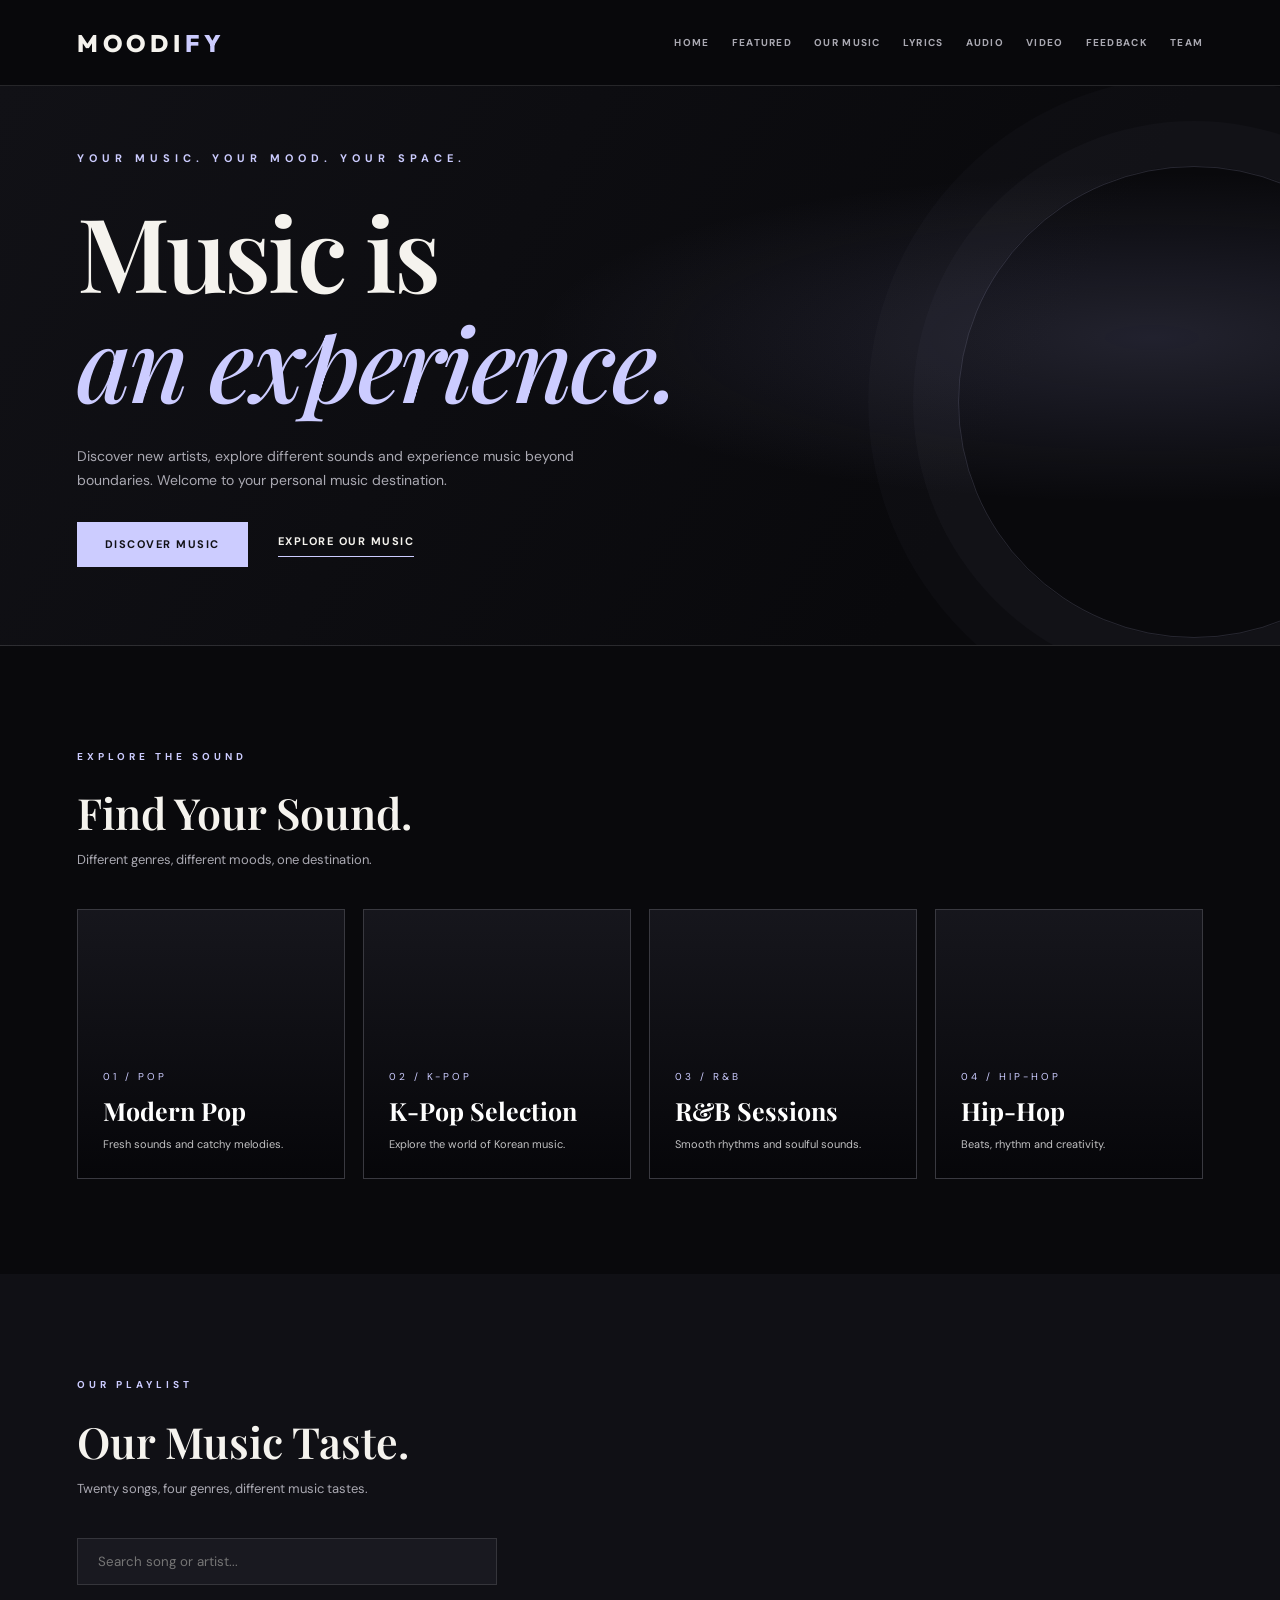
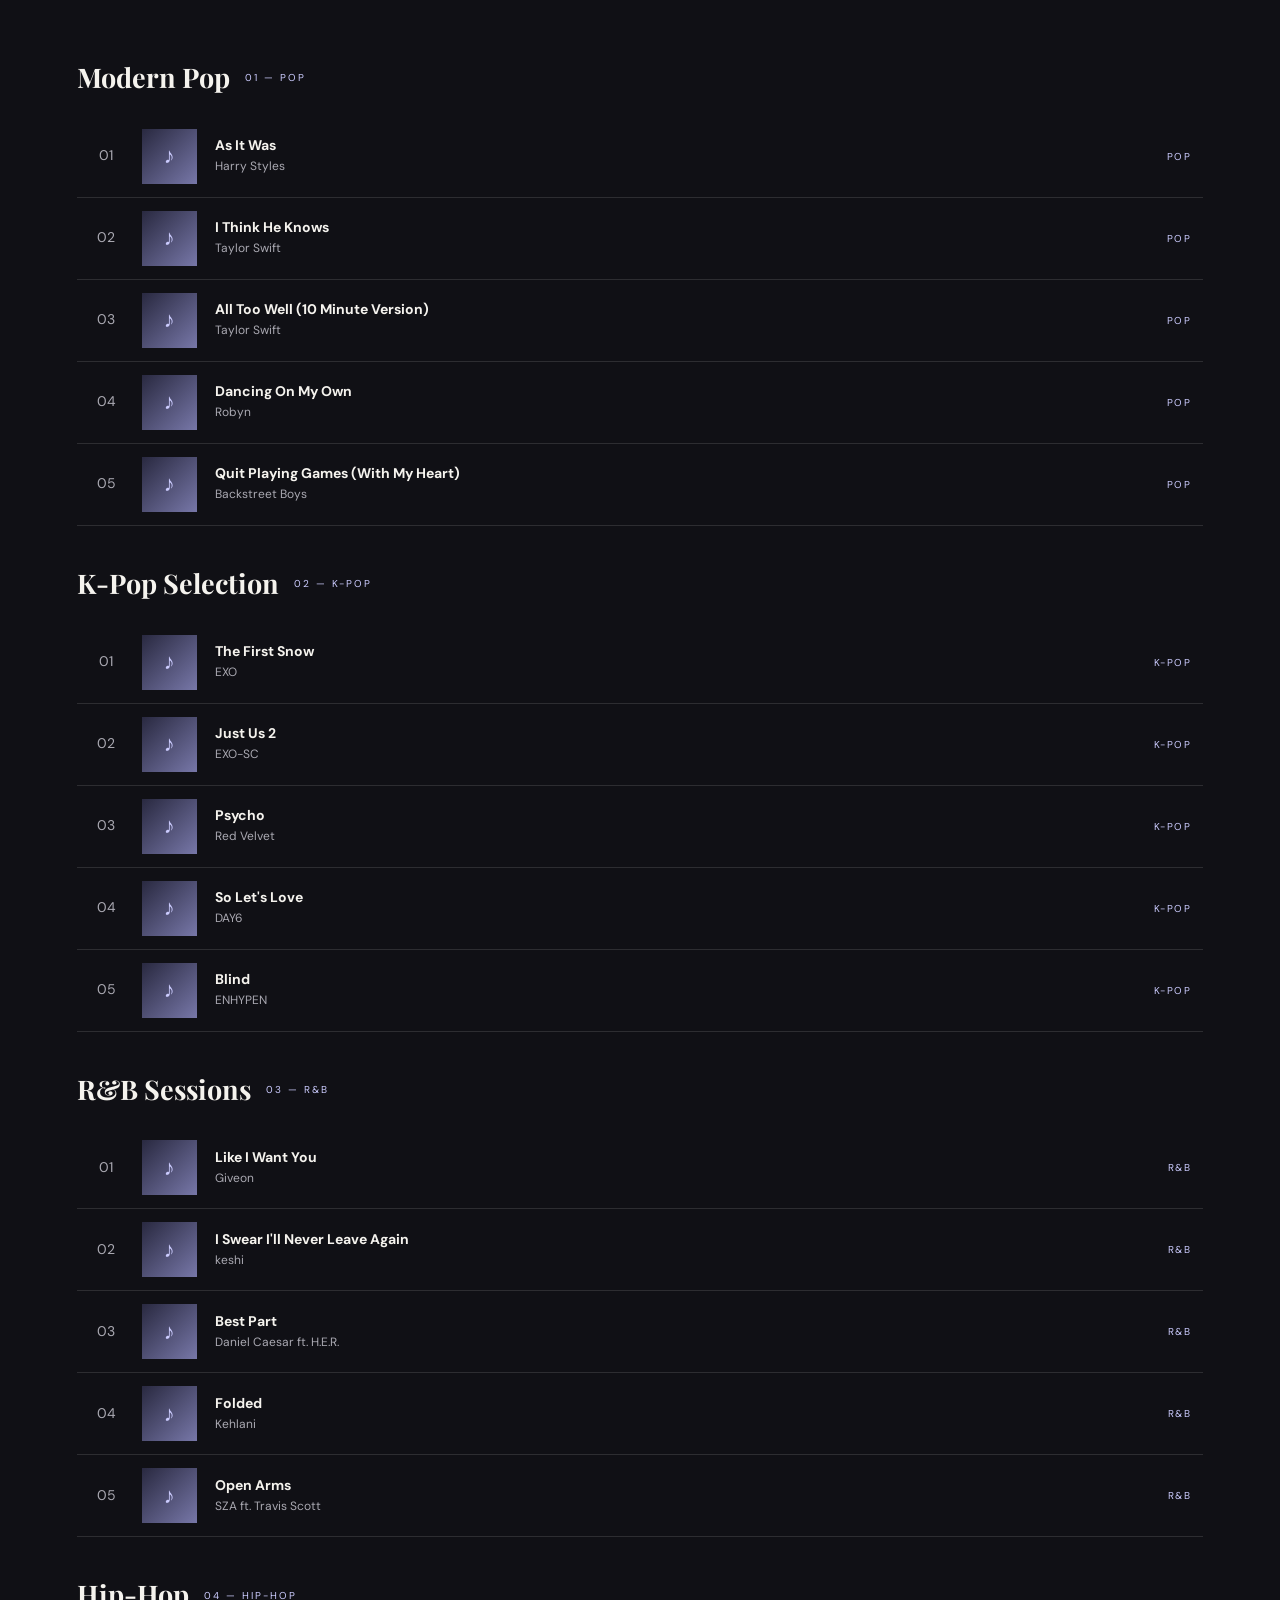
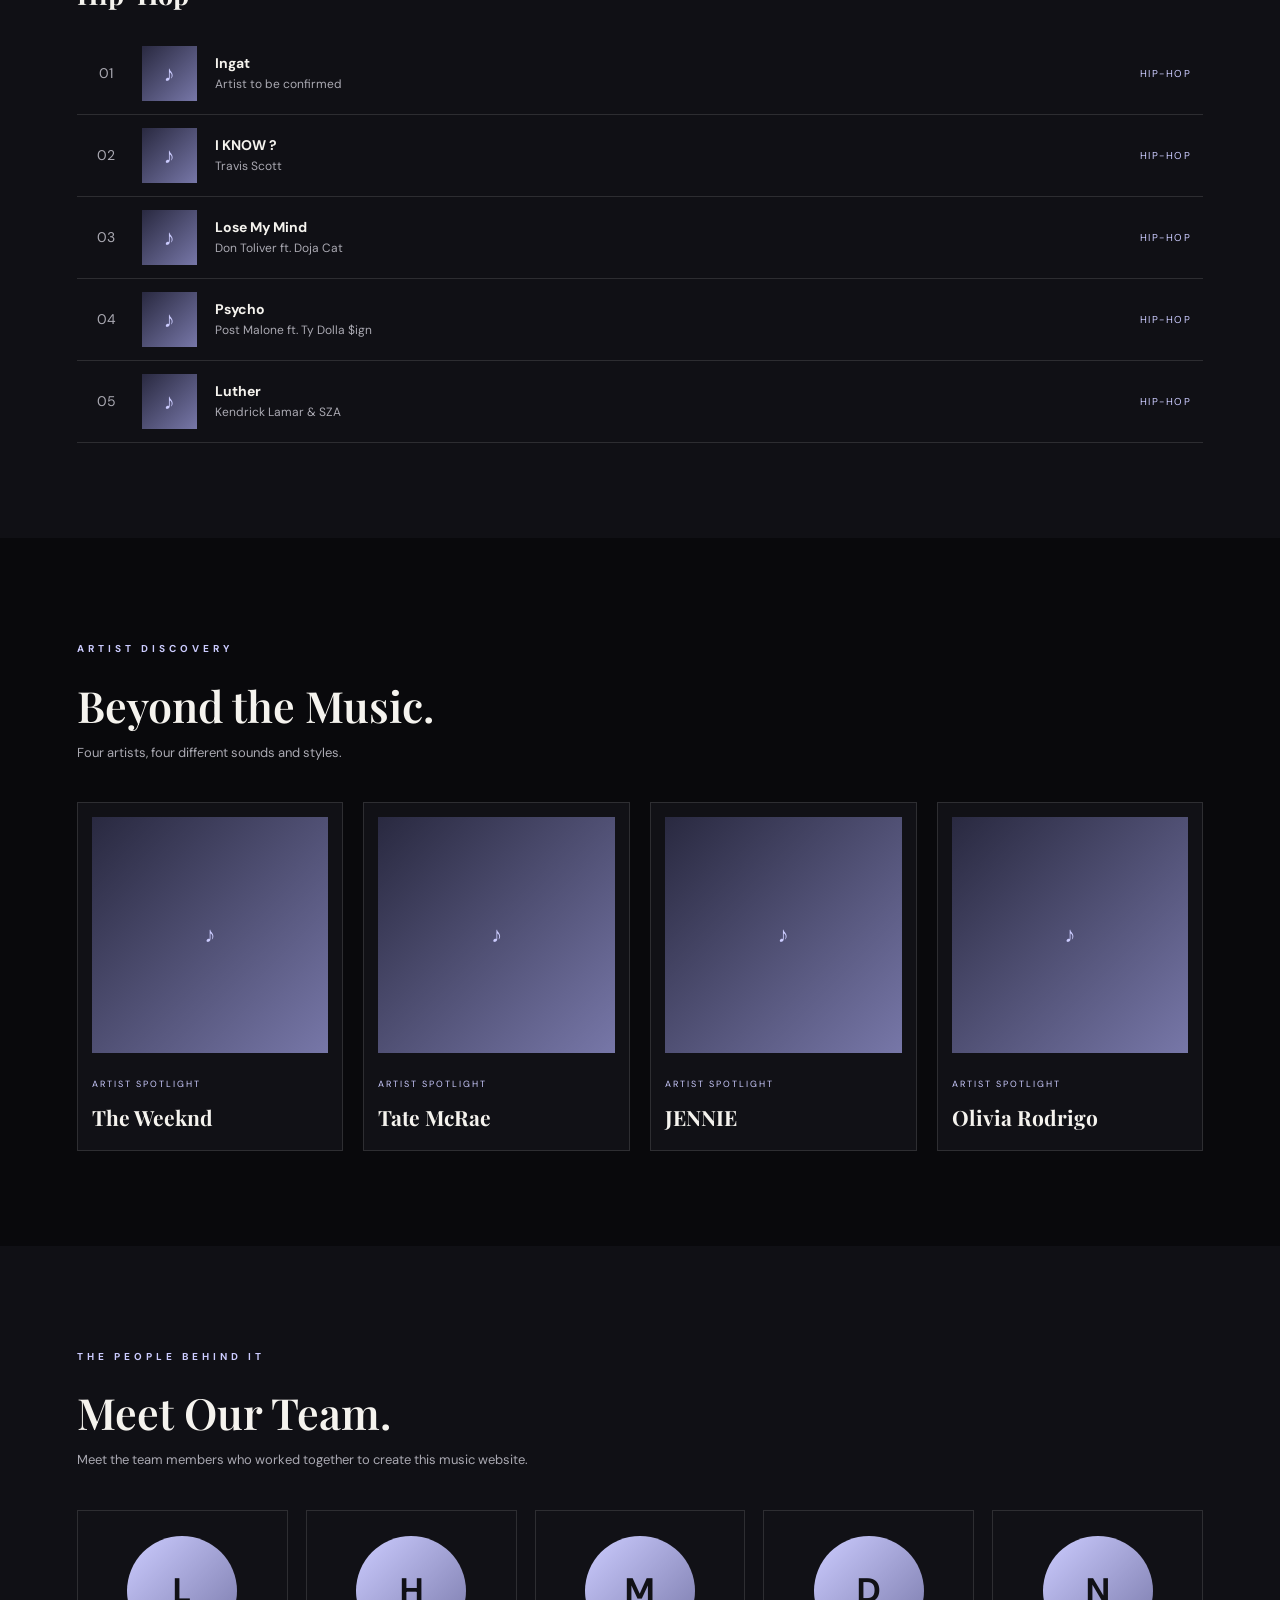
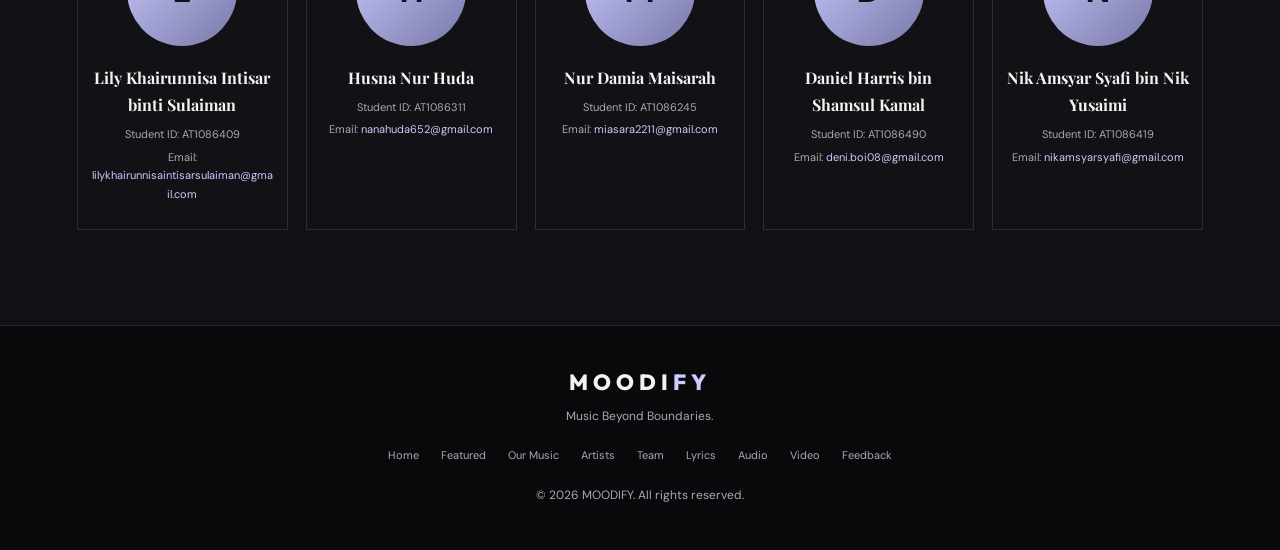
==== index.html @ 6b7cd816 "Enable per-track username comments in player" ====
<!DOCTYPE html>
<html lang="en">
<head>
<meta charset="UTF-8">
<meta name="viewport" content="width=device-width, initial-scale=1.0">

<title>MOODIFY - Music Beyond Boundaries</title>

<link href="https://fonts.googleapis.com/css2?family=DM+Sans:wght@400;500;600;700&family=Playfair+Display:ital,wght@0,500;0,600;0,700;1,500;1,600&family=Outfit:wght@800&display=swap" rel="stylesheet">

<style>
:root {
    --black: #09090c;
    --panel: #111116;
    --surface: #191920;
    --lavender: #ccccff;
    --white: #f5f3ee;
    --grey: #aaa9b2;
    --border: rgba(255,255,255,0.12);
}

* {
    margin: 0;
    padding: 0;
    box-sizing: border-box;
    scroll-behavior: smooth;
}

body {
    background: var(--black);
    color: var(--white);
    font-family: 'DM Sans', sans-serif;
    line-height: 1.7;
}

a {
    text-decoration: none;
    color: inherit;
}

.container {
    width: 88%;
    max-width: 1250px;
    margin: auto;
}

/* NAVIGATION */

header {
    background: rgba(9,9,12,0.96);
    border-bottom: 1px solid var(--border);
    position: sticky;
    top: 0;
    z-index: 100;
    backdrop-filter: blur(15px);
}

nav {
    min-height: 85px;
    display: flex;
    align-items: center;
    justify-content: space-between;
    gap: 25px;
}

.logo {
    font-size: 23px;
    font-weight: 700;
    letter-spacing: 5px;
    white-space: nowrap;
}

.logo span,
footer h2 span {
    color: var(--lavender);
}

.nav-links {
    display: flex;
    align-items: center;
    gap: 22px;
    flex-wrap: wrap;
}

.nav-links a {
    font-size: 10px;
    font-weight: 700;
    letter-spacing: 1.3px;
    color: var(--grey);
    transition: 0.3s;
}

.nav-links a:hover {
    color: var(--lavender);
}

/* HERO */

.hero {
    min-height: 560px;
    padding: 0;
    display: flex;
    align-items: flex-start;
    position: relative;
    overflow: hidden;
    background:
        radial-gradient(ellipse at 90% 45%, rgba(145,145,200,0.18), transparent 38%),
        linear-gradient(120deg, #111116, #09090c 75%);
    border-bottom: 1px solid var(--border);
}

.hero::after {
    content: "";
    position: absolute;
    right: -150px;
    top: 80px;
    width: 470px;
    height: 470px;
    border: 1px solid rgba(204,204,255,0.15);
    border-radius: 50%;
    box-shadow:
        0 0 0 45px rgba(204,204,255,0.025),
        0 0 0 90px rgba(204,204,255,0.02);
}

.hero-content {
    max-width: 850px;
    padding: 55px 0 70px;
    position: relative;
    z-index: 2;
}

.hero-tag {
    color: var(--lavender);
    letter-spacing: 5px;
    font-size: 11px;
    font-weight: 700;
}

.hero h1 {
    font-family: 'Playfair Display', serif;
    font-size: clamp(55px, 8vw, 105px);
    line-height: 1.08;
    font-weight: 600;
    letter-spacing: -3px;
    margin: 28px 0;
}

.hero h1 span {
    display: block;
    color: var(--lavender);
    font-style: italic;
    font-weight: 500;
}

.hero p {
    color: var(--grey);
    max-width: 550px;
    font-size: 14px;
    margin-bottom: 30px;
}

.hero-buttons {
    display: flex;
    align-items: center;
    gap: 30px;
    flex-wrap: wrap;
}

.main-btn {
    display: inline-block;
    padding: 13px 28px;
    background: var(--lavender);
    color: #111116;
    font-size: 11px;
    font-weight: 700;
    letter-spacing: 1.5px;
    transition: 0.3s;
}

.main-btn:hover {
    background: white;
    transform: translateY(-3px);
}

.text-btn {
    color: var(--white);
    font-size: 11px;
    font-weight: 700;
    letter-spacing: 1.5px;
    border-bottom: 1px solid var(--lavender);
    padding-bottom: 5px;
}

/* GENERAL SECTIONS */

section {
    padding: 95px 0;
}

.section-heading {
    margin-bottom: 38px;
}

.section-heading small {
    color: var(--lavender);
    font-size: 10px;
    font-weight: 700;
    letter-spacing: 4px;
    text-transform: uppercase;
}

.section-heading h2 {
    font-family: 'Playfair Display', serif;
    font-size: 43px;
    font-weight: 600;
    margin-top: 8px;
}

.section-heading p {
    color: var(--grey);
    font-size: 13px;
}

/* FEATURED GENRES - CINEMATIC IMAGE CARDS */

.genre-grid {
    display: grid;
    grid-template-columns: repeat(4, 1fr);
    gap: 18px;
}

.genre-card {
    min-height: 270px;
    padding: 25px;
    position: relative;
    overflow: hidden;
    isolation: isolate;
    display: flex;
    flex-direction: column;
    justify-content: flex-end;
    border: 1px solid rgba(255,255,255,0.14);
    background-color: #191920;
    background-size: cover;
    background-position: center;
    transition: 0.4s ease;
}

.genre-card::before {
    content: "";
    position: absolute;
    inset: 0;
    z-index: -1;
    background: linear-gradient(
        to top,
        rgba(5,5,8,0.95) 0%,
        rgba(5,5,8,0.55) 48%,
        rgba(5,5,8,0.15) 100%
    );
    transition: 0.4s ease;
}

.genre-card:hover {
    transform: translateY(-7px);
    border-color: var(--lavender);
}

.genre-card:hover::before {
    background: linear-gradient(
        to top,
        rgba(5,5,8,0.98),
        rgba(5,5,8,0.45)
    );
}

.genre-card:hover .genre-content {
    transform: translateY(-5px);
}

.genre-content {
    position: relative;
    z-index: 2;
    transition: 0.4s ease;
}

.genre-number {
    display: block;
    color: var(--lavender);
    font-size: 10px;
    letter-spacing: 3px;
    margin-bottom: 10px;
}

.genre-card h3 {
    font-family: 'Playfair Display', serif;
    font-size: 25px;
    line-height: 1.3;
    margin-bottom: 7px;
    color: white;
}

.genre-card p {
    color: rgba(255,255,255,0.75);
    font-size: 11px;
}

/* Individual genre backgrounds */

.pop-card {
    background-image: url("https://images.unsplash.com/photo-1492684223066-81342ee5ff30?auto=format&fit=crop&w=900&q=85");
}

.kpop-card {
    background-image: url("https://images.unsplash.com/photo-1501386761578-eac5c94b800a?auto=format&fit=crop&w=900&q=85");
}

.rnb-card {
    background-image: url("https://images.unsplash.com/photo-1516280440614-37939bbacd81?auto=format&fit=crop&w=900&q=85");
}

.hiphop-card {
    background-image: url("https://images.unsplash.com/photo-1519608487953-e999c86e7455?auto=format&fit=crop&w=900&q=85");
}

/* OUR MUSIC TASTE */

.songs-section {
    background: #101015;
}

.search-box {
    width: 100%;
    max-width: 420px;
    padding: 14px 20px;
    margin-bottom: 35px;
    background: var(--surface);
    border: 1px solid var(--border);
    color: white;
    outline: none;
    font-family: 'DM Sans', sans-serif;
}

.search-box:focus {
    border-color: var(--lavender);
}

.genre-heading {
    display: flex;
    align-items: center;
    gap: 15px;
    margin: 35px 0 15px;
    scroll-margin-top: 120px;
}

.genre-heading h3 {
    font-family: 'Playfair Display', serif;
    font-size: 27px;
}

.genre-heading span {
    color: var(--lavender);
    font-size: 10px;
    letter-spacing: 2px;
}

.music-list {
    display: flex;
    flex-direction: column;
}

.music-row {
    display: grid;
    grid-template-columns: 35px 55px minmax(0, 1fr) 85px;
    align-items: center;
    gap: 18px;
    padding: 13px 12px;
    border-bottom: 1px solid var(--border);
    transition: 0.25s;
    cursor: pointer;
}

.music-row:hover {
    background: var(--surface);
}

.music-row:focus-visible {
    outline: 2px solid var(--lavender);
    outline-offset: -2px;
    background: var(--surface);
}

.song-number {
    color: var(--grey);
    font-size: 14px;
    text-align: center;
}

.album-cover {
    width: 55px;
    height: 55px;
    background: linear-gradient(135deg, #292940, #7777a8);
    overflow: hidden;
}

.album-cover img {
    width: 100%;
    height: 100%;
    object-fit: cover;
    display: block;
}

.cover-placeholder {
    width: 100%;
    height: 100%;
    display: flex;
    align-items: center;
    justify-content: center;
    color: var(--lavender);
    font-size: 22px;
}

.song-details h4 {
    font-size: 14px;
    font-weight: 700;
    line-height: 1.5;
}

.song-details p {
    font-size: 12px;
    color: var(--grey);
}

.song-type {
    color: var(--lavender);
    font-size: 10px;
    letter-spacing: 1.5px;
    text-align: right;
}

/* ARTIST SPOTLIGHT */

.artist-section {
    background: var(--black);
}

.artist-grid {
    display: grid;
    grid-template-columns: repeat(4, 1fr);
    gap: 20px;
}

.artist-card {
    background: var(--panel);
    border: 1px solid var(--border);
    padding: 14px;
    transition: 0.3s;
}

.artist-card:hover {
    transform: translateY(-6px);
    border-color: var(--lavender);
}

.artist-image {
    aspect-ratio: 1 / 1;
    width: 100%;
    background: linear-gradient(135deg, #292940, #7777a8);
    overflow: hidden;
    margin-bottom: 15px;
}

.artist-image img {
    width: 100%;
    height: 100%;
    object-fit: cover;
}

.artist-card small {
    color: var(--lavender);
    font-size: 9px;
    letter-spacing: 2px;
}

.artist-card h3 {
    font-family: 'Playfair Display', serif;
    font-size: 21px;
    margin-top: 5px;
}

/* TEAM */

.team-section {
    background: #101015;
}

.team-grid {
    display: grid;
    grid-template-columns: repeat(5, 1fr);
    gap: 18px;
}

.team-card {
    background: var(--panel);
    border: 1px solid var(--border);
    padding: 25px 13px;
    text-align: center;
    transition: 0.3s;
}

.team-card:hover {
    transform: translateY(-6px);
    border-color: var(--lavender);
}

.team-photo {
    width: 110px;
    height: 110px;
    margin: 0 auto 18px;
    border-radius: 50%;
    overflow: hidden;
    background: linear-gradient(135deg, #ccccff, #7777a8);
    color: #111116;
    display: flex;
    align-items: center;
    justify-content: center;
    font-size: 34px;
    font-weight: 700;
}

.team-photo img {
    width: 100%;
    height: 100%;
    object-fit: cover;
}

.team-card h3 {
    font-family: 'Playfair Display', serif;
    font-size: 16px;
    margin-bottom: 7px;
}

.team-card p {
    color: var(--grey);
    font-size: 11px;
}

.team-card .team-email {
    margin-top: 4px;
    overflow-wrap: anywhere;
}

.team-card .team-email a {
    color: var(--lavender);
    text-decoration: none;
}

.team-card .team-email a:hover {
    text-decoration: underline;
}

/* FOOTER */

footer {
    background: #09090c;
    padding: 45px 0;
    border-top: 1px solid var(--border);
    text-align: center;
}

footer h2 {
    font-size: 22px;
    letter-spacing: 5px;
}

footer p {
    color: var(--grey);
    font-size: 12px;
    margin-top: 8px;
}

.footer-links {
    display: flex;
    justify-content: center;
    gap: 22px;
    flex-wrap: wrap;
    margin: 20px 0;
}

.footer-links a {
    color: var(--grey);
    font-size: 11px;
}

.footer-links a:hover {
    color: var(--lavender);
}

/* RESPONSIVE */

@media (max-width: 1000px) {
    .genre-grid {
        grid-template-columns: repeat(2, 1fr);
    }

    .artist-grid {
        grid-template-columns: repeat(2, 1fr);
    }

    .team-grid {
        grid-template-columns: repeat(3, 1fr);
    }
}

@media (max-width: 600px) {
    .hero {
        min-height: 570px;
    }

    .hero h1 {
        font-size: 55px;
    }

    .section-heading h2 {
        font-size: 33px;
    }

    .music-row {
        grid-template-columns: 22px 48px minmax(0, 1fr) 55px;
        gap: 10px;
        padding: 12px 5px;
    }

    .album-cover {
        width: 48px;
        height: 48px;
    }

    .song-details h4 {
        font-size: 12px;
    }

    .song-details p {
        font-size: 10px;
    }

    .song-type {
        font-size: 9px;
    }

    .genre-grid {
        gap: 10px;
    }

    .genre-card {
        padding: 16px;
        min-height: 190px;
    }

    .genre-card h3 {
        font-size: 20px;
    }

    .genre-card p {
        font-size: 10px;
    }

    .artist-grid {
        gap: 12px;
    }

    .team-grid {
        grid-template-columns: repeat(2, 1fr);
    }

    .team-photo {
        width: 85px;
        height: 85px;
    }
}
</style>
<link rel="stylesheet" href="logo.css" />
<link rel="stylesheet" href="header.css?v=2" />
<link rel="stylesheet" href="footer.css?v=1" />
</head>

<body>

<!-- NAVIGATION -->

<header class="global-header">
    <div class="header-container">
        <nav class="global-nav" aria-label="Main navigation">
            <a href="index.html" class="moodify-logo">MOODI<span>FY</span></a>

            <div class="nav-links">
                <a href="index.html">HOME</a>
                <a href="index.html#featured">FEATURED</a>
                <a href="index.html#charts">OUR MUSIC</a>
                <a href="player.html?v=17#lyrics">LYRICS</a>
                <a href="player.html?v=17">AUDIO</a>
                <a href="video.html">VIDEO</a>
                <a href="feedback.html">FEEDBACK</a>
                <a href="index.html#team">TEAM</a>
            </div>
        </nav>
    </div>
</header>

<main>

<!-- HERO -->

<section class="hero" id="home">
    <div class="container">
        <div class="hero-content">

            <div class="hero-tag">
                YOUR MUSIC. YOUR MOOD. YOUR SPACE.
            </div>

            <h1>
                Music is
                <span>an experience.</span>
            </h1>

            <p>
                Discover new artists, explore different sounds and
                experience music beyond boundaries. Welcome to your
                personal music destination.
            </p>

            <div class="hero-buttons">
                <a href="#featured" class="main-btn">
                    DISCOVER MUSIC
                </a>

                <a href="#charts" class="text-btn">
                    EXPLORE OUR MUSIC
                </a>
            </div>

        </div>
    </div>
</section>

<!-- FEATURED GENRES -->

<section id="featured">
    <div class="container">

        <div class="section-heading">
            <small>EXPLORE THE SOUND</small>
            <h2>Find Your Sound.</h2>
            <p>Different genres, different moods, one destination.</p>
        </div>

        <div class="genre-grid">

            <a href="#pop" class="genre-card pop-card">
                <div class="genre-content">
                    <span class="genre-number">01 / POP</span>
                    <h3>Modern Pop</h3>
                    <p>Fresh sounds and catchy melodies.</p>
                </div>
            </a>

            <a href="#kpop" class="genre-card kpop-card">
                <div class="genre-content">
                    <span class="genre-number">02 / K-POP</span>
                    <h3>K-Pop Selection</h3>
                    <p>Explore the world of Korean music.</p>
                </div>
            </a>

            <a href="#rnb" class="genre-card rnb-card">
                <div class="genre-content">
                    <span class="genre-number">03 / R&B</span>
                    <h3>R&B Sessions</h3>
                    <p>Smooth rhythms and soulful sounds.</p>
                </div>
            </a>

            <a href="#hiphop" class="genre-card hiphop-card">
                <div class="genre-content">
                    <span class="genre-number">04 / HIP-HOP</span>
                    <h3>Hip-Hop</h3>
                    <p>Beats, rhythm and creativity.</p>
                </div>
            </a>

        </div>
    </div>
</section>

<!-- OUR MUSIC TASTE -->

<section class="songs-section" id="charts">
    <div class="container">

        <div class="section-heading">
            <small>OUR PLAYLIST</small>
            <h2>Our Music Taste.</h2>
            <p>Twenty songs, four genres, different music tastes.</p>
        </div>

        <input
            type="text"
            id="songSearch"
            class="search-box"
            placeholder="Search song or artist..."
            aria-label="Search songs"
        >

        <!-- POP -->

        <div id="pop">
            <div class="genre-heading">
                <h3>Modern Pop</h3>
                <span>01 — POP</span>
            </div>

            <div class="music-list">

                <div class="music-row" data-search="as it was harry styles">
                    <span class="song-number">01</span>
                    <div class="album-cover" data-query="As It Was Harry Styles">
                        <div class="cover-placeholder">♪</div>
                    </div>
                    <div class="song-details">
                        <h4>As It Was</h4>
                        <p>Harry Styles</p>
                    </div>
                    <span class="song-type">POP</span>
                </div>

                <div class="music-row" data-search="i think he knows taylor swift">
                    <span class="song-number">02</span>
                    <div class="album-cover" data-query="I Think He Knows Taylor Swift">
                        <div class="cover-placeholder">♪</div>
                    </div>
                    <div class="song-details">
                        <h4>I Think He Knows</h4>
                        <p>Taylor Swift</p>
                    </div>
                    <span class="song-type">POP</span>
                </div>

                <div class="music-row" data-search="all too well 10 minute version taylor swift">
                    <span class="song-number">03</span>
                    <div class="album-cover" data-query="All Too Well Taylor Swift 10 Minute Version">
                        <div class="cover-placeholder">♪</div>
                    </div>
                    <div class="song-details">
                        <h4>All Too Well (10 Minute Version)</h4>
                        <p>Taylor Swift</p>
                    </div>
                    <span class="song-type">POP</span>
                </div>

                <div class="music-row" data-search="dancing on my own robyn">
                    <span class="song-number">04</span>
                    <div class="album-cover" data-query="Dancing On My Own Robyn">
                        <div class="cover-placeholder">♪</div>
                    </div>
                    <div class="song-details">
                        <h4>Dancing On My Own</h4>
                        <p>Robyn</p>
                    </div>
                    <span class="song-type">POP</span>
                </div>

                <div class="music-row" data-search="quit playing games with my heart backstreet boys">
                    <span class="song-number">05</span>
                    <div class="album-cover" data-query="Quit Playing Games With My Heart Backstreet Boys">
                        <div class="cover-placeholder">♪</div>
                    </div>
                    <div class="song-details">
                        <h4>Quit Playing Games (With My Heart)</h4>
                        <p>Backstreet Boys</p>
                    </div>
                    <span class="song-type">POP</span>
                </div>

            </div>
        </div>

        <!-- K-POP -->

        <div id="kpop">
            <div class="genre-heading">
                <h3>K-Pop Selection</h3>
                <span>02 — K-POP</span>
            </div>

            <div class="music-list">

                <div class="music-row" data-search="the first snow exo">
                    <span class="song-number">01</span>
                    <div class="album-cover" data-query="The First Snow EXO">
                        <div class="cover-placeholder">♪</div>
                    </div>
                    <div class="song-details">
                        <h4>The First Snow</h4>
                        <p>EXO</p>
                    </div>
                    <span class="song-type">K-POP</span>
                </div>

                <div class="music-row" data-search="just us 2 exo sc">
                    <span class="song-number">02</span>
                    <div class="album-cover" data-query="Just Us 2 EXO SC">
                        <div class="cover-placeholder">♪</div>
                    </div>
                    <div class="song-details">
                        <h4>Just Us 2</h4>
                        <p>EXO-SC</p>
                    </div>
                    <span class="song-type">K-POP</span>
                </div>

                <div class="music-row" data-search="psycho red velvet">
                    <span class="song-number">03</span>
                    <div class="album-cover" data-query="Psycho Red Velvet">
                        <div class="cover-placeholder">♪</div>
                    </div>
                    <div class="song-details">
                        <h4>Psycho</h4>
                        <p>Red Velvet</p>
                    </div>
                    <span class="song-type">K-POP</span>
                </div>

                <div class="music-row" data-search="so lets love day6">
                    <span class="song-number">04</span>
                    <div class="album-cover" data-query="So Let's Love DAY6">
                        <div class="cover-placeholder">♪</div>
                    </div>
                    <div class="song-details">
                        <h4>So Let's Love</h4>
                        <p>DAY6</p>
                    </div>
                    <span class="song-type">K-POP</span>
                </div>

                <div class="music-row" data-search="blind enhypen">
                    <span class="song-number">05</span>
                    <div class="album-cover" data-query="Blind ENHYPEN">
                        <div class="cover-placeholder">♪</div>
                    </div>
                    <div class="song-details">
                        <h4>Blind</h4>
                        <p>ENHYPEN</p>
                    </div>
                    <span class="song-type">K-POP</span>
                </div>

            </div>
        </div>

        <!-- R&B -->

        <div id="rnb">
            <div class="genre-heading">
                <h3>R&B Sessions</h3>
                <span>03 — R&B</span>
            </div>

            <div class="music-list">

                <div class="music-row" data-search="like i want you giveon">
                    <span class="song-number">01</span>
                    <div class="album-cover" data-query="Like I Want You Giveon">
                        <div class="cover-placeholder">♪</div>
                    </div>
                    <div class="song-details">
                        <h4>Like I Want You</h4>
                        <p>Giveon</p>
                    </div>
                    <span class="song-type">R&B</span>
                </div>

                <div class="music-row" data-search="i swear ill never leave again keshi">
                    <span class="song-number">02</span>
                    <div class="album-cover" data-query="I Swear I'll Never Leave Again keshi">
                        <div class="cover-placeholder">♪</div>
                    </div>
                    <div class="song-details">
                        <h4>I Swear I'll Never Leave Again</h4>
                        <p>keshi</p>
                    </div>
                    <span class="song-type">R&B</span>
                </div>

                <div class="music-row" data-search="best part daniel caesar her">
                    <span class="song-number">03</span>
                    <div class="album-cover" data-query="Best Part Daniel Caesar H.E.R.">
                        <div class="cover-placeholder">♪</div>
                    </div>
                    <div class="song-details">
                        <h4>Best Part</h4>
                        <p>Daniel Caesar ft. H.E.R.</p>
                    </div>
                    <span class="song-type">R&B</span>
                </div>

                <div class="music-row" data-search="folded kehlani">
                    <span class="song-number">04</span>
                    <div class="album-cover" data-query="Folded Kehlani">
                        <div class="cover-placeholder">♪</div>
                    </div>
                    <div class="song-details">
                        <h4>Folded</h4>
                        <p>Kehlani</p>
                    </div>
                    <span class="song-type">R&B</span>
                </div>

                <div class="music-row" data-search="open arms sza travis scott">
                    <span class="song-number">05</span>
                    <div class="album-cover" data-query="Open Arms SZA Travis Scott">
                        <div class="cover-placeholder">♪</div>
                    </div>
                    <div class="song-details">
                        <h4>Open Arms</h4>
                        <p>SZA ft. Travis Scott</p>
                    </div>
                    <span class="song-type">R&B</span>
                </div>

            </div>
        </div>

        <!-- HIP-HOP -->

        <div id="hiphop">
            <div class="genre-heading">
                <h3>Hip-Hop</h3>
                <span>04 — HIP-HOP</span>
            </div>

            <div class="music-list">

                <div class="music-row" data-search="ingat">
                    <span class="song-number">01</span>
                    <div class="album-cover" data-query="Ingat song">
                        <div class="cover-placeholder">♪</div>
                    </div>
                    <div class="song-details">
                        <h4>Ingat</h4>
                        <p>Artist to be confirmed</p>
                    </div>
                    <span class="song-type">HIP-HOP</span>
                </div>

                <div class="music-row" data-search="i know travis scott">
                    <span class="song-number">02</span>
                    <div class="album-cover" data-query="I KNOW? Travis Scott">
                        <div class="cover-placeholder">♪</div>
                    </div>
                    <div class="song-details">
                        <h4>I KNOW ?</h4>
                        <p>Travis Scott</p>
                    </div>
                    <span class="song-type">HIP-HOP</span>
                </div>

                <div class="music-row" data-search="lose my mind don toliver doja cat">
                    <span class="song-number">03</span>
                    <div class="album-cover" data-query="Lose My Mind Don Toliver Doja Cat">
                        <div class="cover-placeholder">♪</div>
                    </div>
                    <div class="song-details">
                        <h4>Lose My Mind</h4>
                        <p>Don Toliver ft. Doja Cat</p>
                    </div>
                    <span class="song-type">HIP-HOP</span>
                </div>

                <div class="music-row" data-search="psycho post malone ty dolla sign">
                    <span class="song-number">04</span>
                    <div class="album-cover" data-query="Psycho Post Malone Ty Dolla Sign">
                        <div class="cover-placeholder">♪</div>
                    </div>
                    <div class="song-details">
                        <h4>Psycho</h4>
                        <p>Post Malone ft. Ty Dolla $ign</p>
                    </div>
                    <span class="song-type">HIP-HOP</span>
                </div>

                <div class="music-row" data-search="luther kendrick lamar sza">
                    <span class="song-number">05</span>
                    <div class="album-cover" data-query="Luther Kendrick Lamar SZA">
                        <div class="cover-placeholder">♪</div>
                    </div>
                    <div class="song-details">
                        <h4>Luther</h4>
                        <p>Kendrick Lamar & SZA</p>
                    </div>
                    <span class="song-type">HIP-HOP</span>
                </div>

            </div>
        </div>

    </div>
</section>

<!-- ARTIST SPOTLIGHT -->

<section class="artist-section" id="artists">
    <div class="container">

        <div class="section-heading">
            <small>ARTIST DISCOVERY</small>
            <h2>Beyond the Music.</h2>
            <p>Four artists, four different sounds and styles.</p>
        </div>

        <div class="artist-grid">

            <a class="artist-card"
               href="https://www.youtube.com/results?search_query=The+Weeknd"
               target="_blank" rel="noopener">
                <div class="artist-image" data-artist="The Weeknd">
                    <div class="cover-placeholder">♪</div>
                </div>
                <small>ARTIST SPOTLIGHT</small>
                <h3>The Weeknd</h3>
            </a>

            <a class="artist-card"
               href="https://www.youtube.com/results?search_query=Tate+McRae"
               target="_blank" rel="noopener">
                <div class="artist-image" data-artist="Tate McRae">
                    <div class="cover-placeholder">♪</div>
                </div>
                <small>ARTIST SPOTLIGHT</small>
                <h3>Tate McRae</h3>
            </a>

            <a class="artist-card"
               href="https://www.youtube.com/results?search_query=Jennie+Blackpink"
               target="_blank" rel="noopener">
                <div class="artist-image" data-artist="JENNIE">
                    <div class="cover-placeholder">♪</div>
                </div>
                <small>ARTIST SPOTLIGHT</small>
                <h3>JENNIE</h3>
            </a>

            <a class="artist-card"
               href="https://www.youtube.com/results?search_query=Olivia+Rodrigo"
               target="_blank" rel="noopener">
                <div class="artist-image" data-artist="Olivia Rodrigo">
                    <div class="cover-placeholder">♪</div>
                </div>
                <small>ARTIST SPOTLIGHT</small>
                <h3>Olivia Rodrigo</h3>
            </a>

        </div>
    </div>
</section>

<!-- TEAM -->

<section class="team-section" id="team">
    <div class="container">

        <div class="section-heading">
            <small>THE PEOPLE BEHIND IT</small>
            <h2>Meet Our Team.</h2>
            <p>
                Meet the team members who worked together
                to create this music website.
            </p>
        </div>

        <div class="team-grid">

            <div class="team-card">
                <div class="team-photo">L</div>
                <h3>Lily Khairunnisa Intisar binti Sulaiman</h3>
                <p>Student ID: AT1086409</p>
                <p class="team-email">Email: <a href="mailto:lilykhairunnisaintisarsulaiman@gmail.com">lilykhairunnisaintisarsulaiman@gmail.com</a></p>
            </div>

            <div class="team-card">
                <div class="team-photo">H</div>
                <h3>Husna Nur Huda</h3>
                <p>Student ID: AT1086311</p>
                <p class="team-email">Email: <a href="mailto:nanahuda652@gmail.com">nanahuda652@gmail.com</a></p>
            </div>

            <div class="team-card">
                <div class="team-photo">M</div>
                <h3>Nur Damia Maisarah</h3>
                <p>Student ID: AT1086245</p>
                <p class="team-email">Email: <a href="mailto:miasara2211@gmail.com">miasara2211@gmail.com</a></p>
            </div>

            <div class="team-card">
                <div class="team-photo">D</div>
                <h3>Daniel Harris bin Shamsul Kamal</h3>
                <p>Student ID: AT1086490</p>
                <p class="team-email">Email: <a href="mailto:deni.boi08@gmail.com">deni.boi08@gmail.com</a></p>
            </div>

            <div class="team-card">
                <div class="team-photo">N</div>
                <h3>Nik Amsyar Syafi bin Nik Yusaimi</h3>
                <p>Student ID: AT1086419</p>
                <p class="team-email">Email: <a href="mailto:nikamsyarsyafi@gmail.com">nikamsyarsyafi@gmail.com</a></p>
            </div>

        </div>
    </div>
</section>

</main>

<!-- FOOTER -->

<footer class="global-footer">
    <div class="footer-container">

        <h2 class="moodify-logo moodify-logo-footer">MOODI<span>FY</span></h2>
        <p>Music Beyond Boundaries.</p>

        <div class="footer-links">
            <a href="index.html">Home</a>
            <a href="index.html#featured">Featured</a>
            <a href="index.html#charts">Our Music</a>
            <a href="index.html#artists">Artists</a>
            <a href="index.html#team">Team</a>
            <a href="player.html?v=17#lyrics">Lyrics</a>
            <a href="player.html?v=17">Audio</a>
            <a href="video.html">Video</a>
            <a href="feedback.html">Feedback</a>
        </div>

        <p>&copy; 2026 MOODIFY. All rights reserved.</p>

    </div>
</footer>

<script>

/* SEARCH FUNCTION */

const searchInput = document.getElementById("songSearch");

searchInput.addEventListener("input", function() {

    const filter = this.value.toLowerCase().trim();

    const rows = document.querySelectorAll(".music-row");

    const genreSections = [
        "pop",
        "kpop",
        "rnb",
        "hiphop"
    ];

    rows.forEach(row => {
        const text = row.dataset.search.toLowerCase();
        row.style.display = text.includes(filter) ? "grid" : "none";
    });

    genreSections.forEach(id => {
        const section = document.getElementById(id);

        const visibleRows = section.querySelectorAll(
            '.music-row:not([style*="display: none"])'
        );

        section.style.display =
            visibleRows.length > 0 ? "block" : "none";
    });

});

/* OPEN SONG IN PLAYER */

const trackIdBySection = {
    pop: 0,
    kpop: 5,
    rnb: 10,
    hiphop: 15
};

document.querySelectorAll(".music-list").forEach(function(list) {

    const section = list.closest("div[id]");
    const offset = section ? trackIdBySection[section.id] : undefined;

    if (offset === undefined) {
        return;
    }

    list.querySelectorAll(".music-row").forEach(function(row, index) {

        const trackId = offset + index;
        const title =
            row.querySelector("h4")?.textContent.trim() || "this song";

        row.dataset.trackId = String(trackId);
        row.setAttribute("role", "link");
        row.setAttribute("tabindex", "0");
        row.setAttribute(
            "aria-label",
            "Play " + title + " in the MOODIFY player"
        );

        function openTrack() {
            window.location.href =
                "player.html?v=17&play=" + trackId;
        }

        row.addEventListener("click", openTrack);

        row.addEventListener("keydown", function(event) {
            if (event.key === "Enter" || event.key === " ") {
                event.preventDefault();
                openTrack();
            }
        });
    });
});

/* LOAD ALBUM ARTWORK */

const itunesTrackIds = [
    1615585008,
    1468058178,
    1590368935,
    1440486824,
    217939769,
    854908536,
    1473561758,
    1491888506,
    1689326484,
    1716548251,
    1488412765,
    1440538861,
    1799080776,
    1885055409,
    1658650800,
    1788364364,
    1708274785,
    1821963325,
    1373506178,
    1781316886
];

function fetchItunesJsonp(url, timeout = 10000) {

    return new Promise((resolve, reject) => {

        const callbackName =
            "moodifyItunes_" +
            Date.now() +
            "_" +
            Math.floor(Math.random() * 1000000);

        const separator = url.includes("?") ? "&" : "?";
        const script = document.createElement("script");
        let timer = null;
        let settled = false;

        function cleanup() {

            if (timer) clearTimeout(timer);

            try {
                delete window[callbackName];
            } catch (error) {
                window[callbackName] = undefined;
            }

            if (script.parentNode) {
                script.parentNode.removeChild(script);
            }
        }

        function finish(callback, value) {
            if (settled) return;
            settled = true;
            cleanup();
            callback(value);
        }

        window[callbackName] = (data) => finish(resolve, data);

        script.onerror = () => finish(
            reject,
            new Error("iTunes JSONP request failed")
        );

        script.onload = () => {
            if (!settled) {
                finish(
                    reject,
                    new Error("iTunes JSONP returned no data")
                );
            }
        };

        timer = setTimeout(
            () => finish(
                reject,
                new Error("iTunes JSONP request timed out")
            ),
            timeout
        );

        script.async = true;
        script.src =
            url +
            separator +
            "callback=" +
            encodeURIComponent(callbackName);

        document.body.appendChild(script);
    });
}

async function fetchItunesLookup(ids) {

    return fetchItunesJsonp(
        "https://itunes.apple.com/lookup?id=" +
        ids.join(",") +
        "&country=MY"
    );
}

function applyAlbumCover(cover, src, title) {

    if (!src) {
        cover.innerHTML =
            '<div class="cover-placeholder">♪</div>';
        return;
    }

    const img = document.createElement("img");
    img.src = src;
    img.alt = (title || "Album") + " album artwork";
    img.loading = "lazy";

    img.onerror = function() {
        cover.innerHTML =
            '<div class="cover-placeholder">♪</div>';
    };

    cover.innerHTML = "";
    cover.appendChild(img);
}

async function loadAlbumArtwork() {

    const covers = Array.from(
        document.querySelectorAll(".album-cover[data-query]")
    );

    try {

        const data = await fetchItunesLookup(itunesTrackIds);
        const results = Array.isArray(data.results)
            ? data.results
            : [];
        const byId = new Map(
            results.map((result) => [
                String(result.trackId),
                result
            ])
        );

        covers.forEach((cover, index) => {

            const result = byId.get(
                String(itunesTrackIds[index])
            );
            const row = cover.closest(".music-row");
            const title =
                row?.querySelector("h4")
                    ?.textContent.trim() || "Album";
            const artwork =
                result && result.artworkUrl100
                    ? result.artworkUrl100.replace(
                        "100x100bb",
                        "600x600bb"
                    )
                    : "";

            applyAlbumCover(cover, artwork, title);
        });

    } catch (error) {

        console.log(
            "Artwork could not load from iTunes:",
            error
        );

        covers.forEach((cover) => {
            const row = cover.closest(".music-row");
            const title =
                row?.querySelector("h4")
                    ?.textContent.trim() || "Album";
            applyAlbumCover(cover, "", title);
        });
    }
}

/* LOAD ARTIST MUSIC ARTWORK */

async function loadArtistImages() {

    const artists = document.querySelectorAll(
        ".artist-image[data-artist]"
    );

    for (const artist of artists) {

        const name = artist.dataset.artist;

        try {

            const data = await fetchItunesJsonp(
                "https://itunes.apple.com/search?term=" +
                encodeURIComponent(name) +
                "&entity=song&limit=5"
            );

            if (data.results && data.results.length > 0) {

                const imageUrl = data.results[0].artworkUrl100
                    ? data.results[0].artworkUrl100.replace(
                        "100x100bb",
                        "600x600bb"
                    )
                    : "";

                if (imageUrl) {

                    artist.innerHTML = "";

                    const img = document.createElement("img");

                    img.src = imageUrl;
                    img.alt = name + " music artwork";
                    img.loading = "lazy";

                    artist.appendChild(img);
                }
            }

        } catch (error) {
            console.log("Artist artwork could not load:", name);
        }
    }
}

loadAlbumArtwork();
loadArtistImages();

</script>

</body>
</html>
---- logo.css ----
/* MOODIFY shared wordmark */
.moodify-logo {
    display: inline-flex;
    align-items: baseline;
    font-family: 'Outfit', 'Archivo', 'Arial Black', Arial, sans-serif;
    font-weight: 800;
    font-size: 1.5rem;
    line-height: 1;
    letter-spacing: 0.2em;
    text-transform: uppercase;
    color: #F5F3EE;
    text-decoration: none;
    white-space: nowrap;
}

.moodify-logo span {
    color: #CCCCFF;
}

.moodify-logo:hover {
    opacity: 0.9;
}

.moodify-logo-sm {
    font-size: 1.1rem;
    letter-spacing: 0.16em;
}

.moodify-logo-footer {
    font-size: 1.35rem;
}
---- header.css ----
/* MOODIFY shared site header */

.global-header {
    grid-area: header;
    display: block;
    padding: 0;
    background: rgba(9, 9, 12, 0.96);
    border-bottom: 1px solid rgba(255, 255, 255, 0.12);
    position: sticky;
    top: 0;
    z-index: 100;
    backdrop-filter: blur(15px);
    -webkit-backdrop-filter: blur(15px);
}

.global-header .header-container {
    width: 88%;
    max-width: 1250px;
    margin: 0 auto;
}

.global-header .global-nav {
    min-height: 85px;
    display: flex;
    align-items: center;
    justify-content: space-between;
    gap: 25px;
    line-height: 1.2;
}

.global-header .nav-links {
    display: flex;
    align-items: center;
    gap: 22px;
    flex-wrap: wrap;
}

.global-header .nav-links a {
    color: #aaa9b2;
    font-family: 'DM Sans', sans-serif;
    font-size: 10px;
    font-weight: 700;
    line-height: 1.2;
    letter-spacing: 1.3px;
    text-transform: uppercase;
    text-decoration: none;
    transition: color 0.3s;
}

.global-header .nav-links a:hover,
.global-header .nav-links a.active {
    color: #ccccff;
}

.global-header .moodify-logo {
    flex: 0 0 auto;
}

@media (max-width: 900px) {
    .global-header .header-container {
        width: 92%;
    }

    .global-header .global-nav {
        flex-direction: column;
        align-items: flex-start;
        justify-content: center;
        min-height: 0;
        padding: 14px 0;
        gap: 10px;
    }

    .global-header .nav-links {
        gap: 10px 16px;
    }
}

@media (max-width: 600px) {
    .global-header .nav-links a {
        font-size: 9px;
        letter-spacing: 1px;
    }
}
---- footer.css ----
/* MOODIFY shared footer */

.global-footer {
    background: #09090c;
    border-top: 1px solid rgba(255, 255, 255, 0.12);
    padding: 45px 0;
    text-align: center;
}

.global-footer .footer-container {
    width: 88%;
    max-width: 1250px;
    margin: 0 auto;
}

.global-footer h2 {
    font-size: 22px;
    letter-spacing: 5px;
}

.global-footer p {
    color: #aaa9b2;
    font-size: 12px;
    margin-top: 8px;
}

.global-footer .footer-links {
    display: flex;
    justify-content: center;
    flex-wrap: wrap;
    gap: 22px;
    margin: 20px 0;
}

.global-footer .footer-links a {
    color: #aaa9b2;
    font-size: 11px;
    text-decoration: none;
    transition: color 0.3s;
}

.global-footer .footer-links a:hover {
    color: #ccccff;
}

@media (max-width: 600px) {
    .global-footer {
        padding: 36px 0;
    }

    .global-footer .footer-links {
        gap: 12px 18px;
    }
}
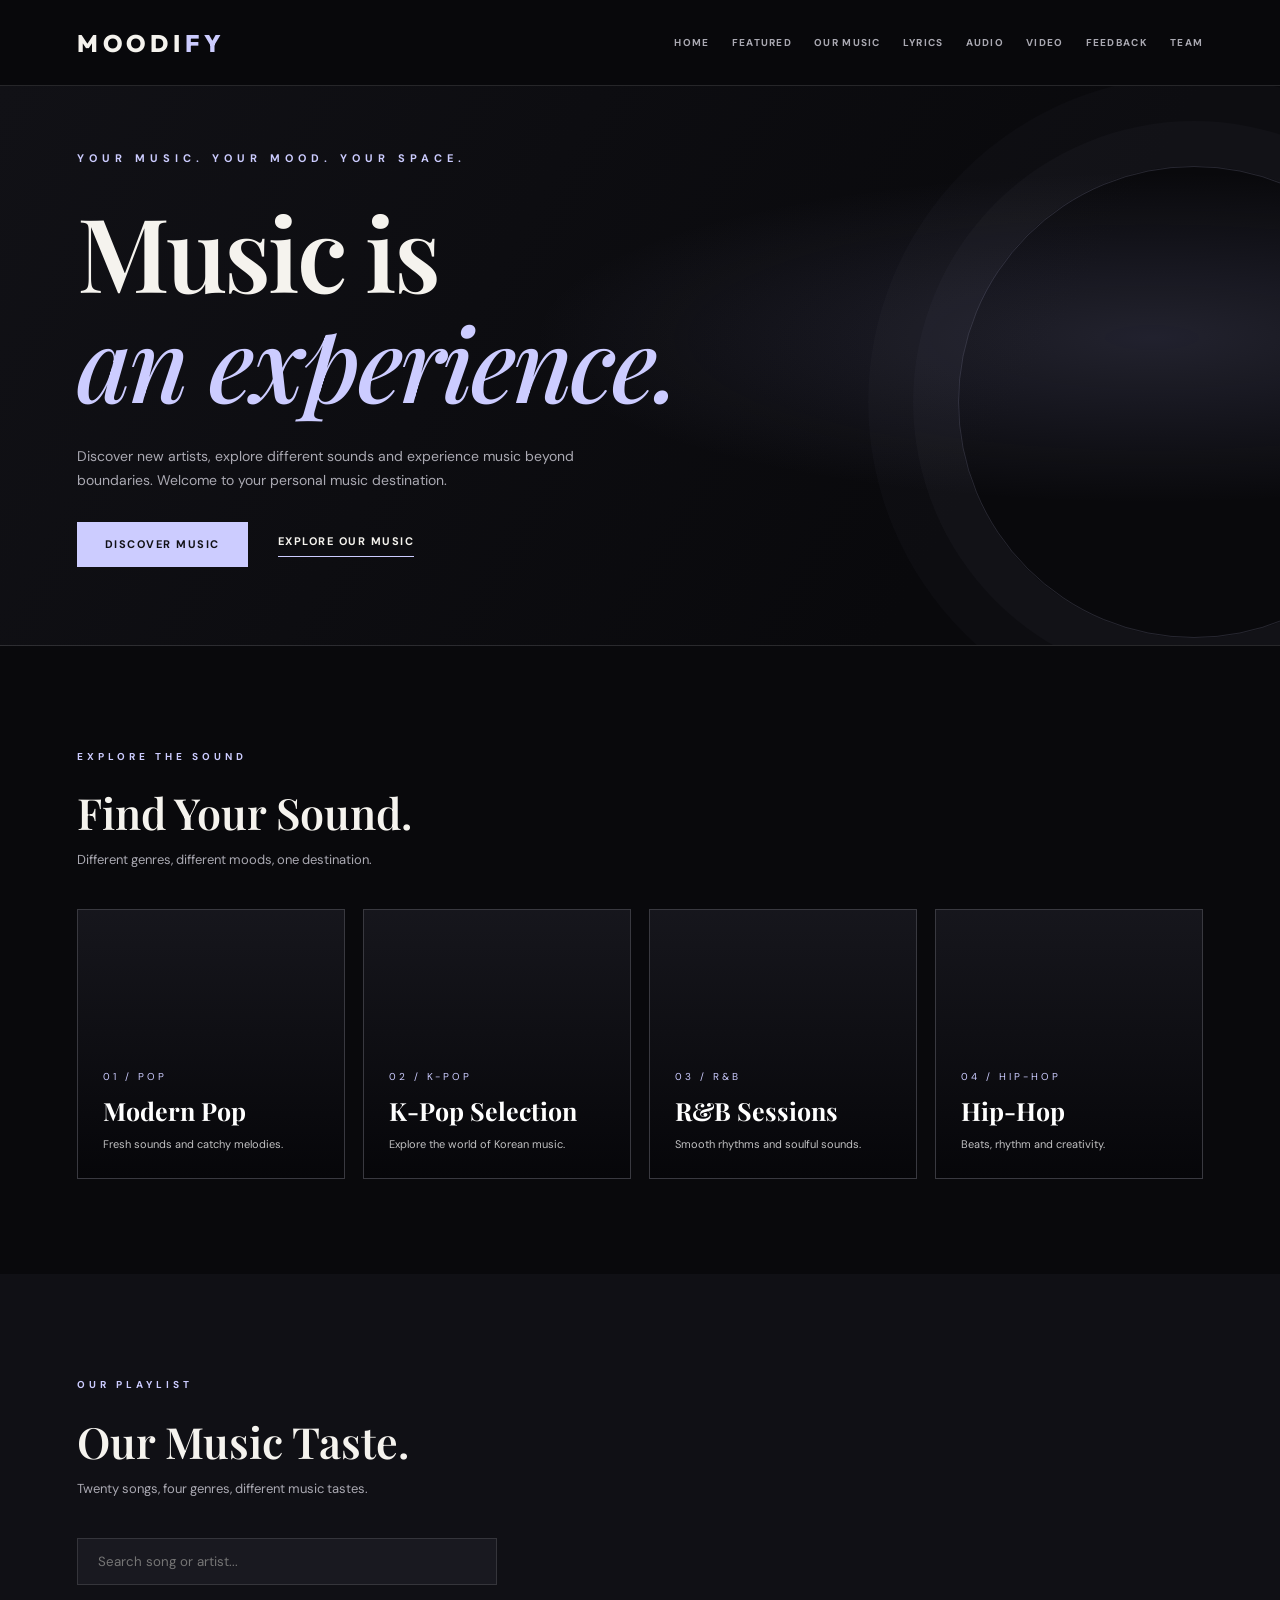
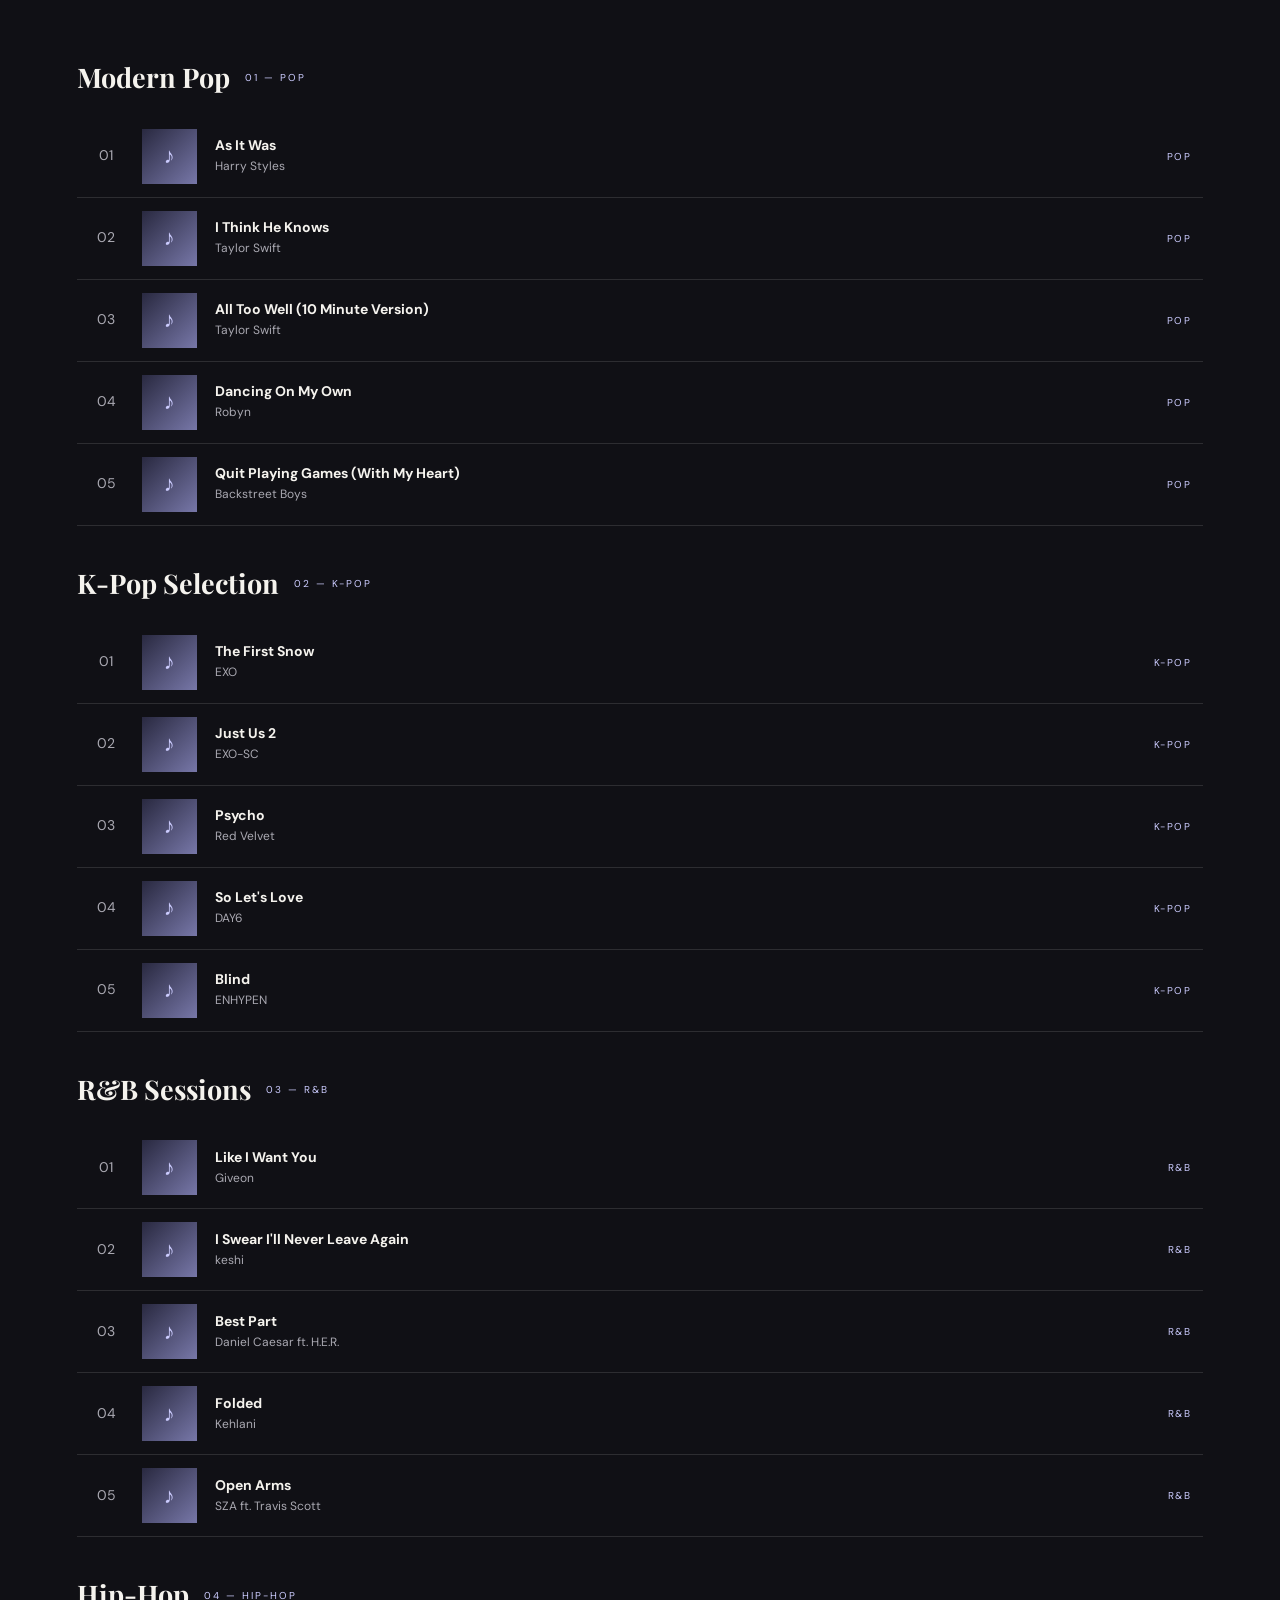
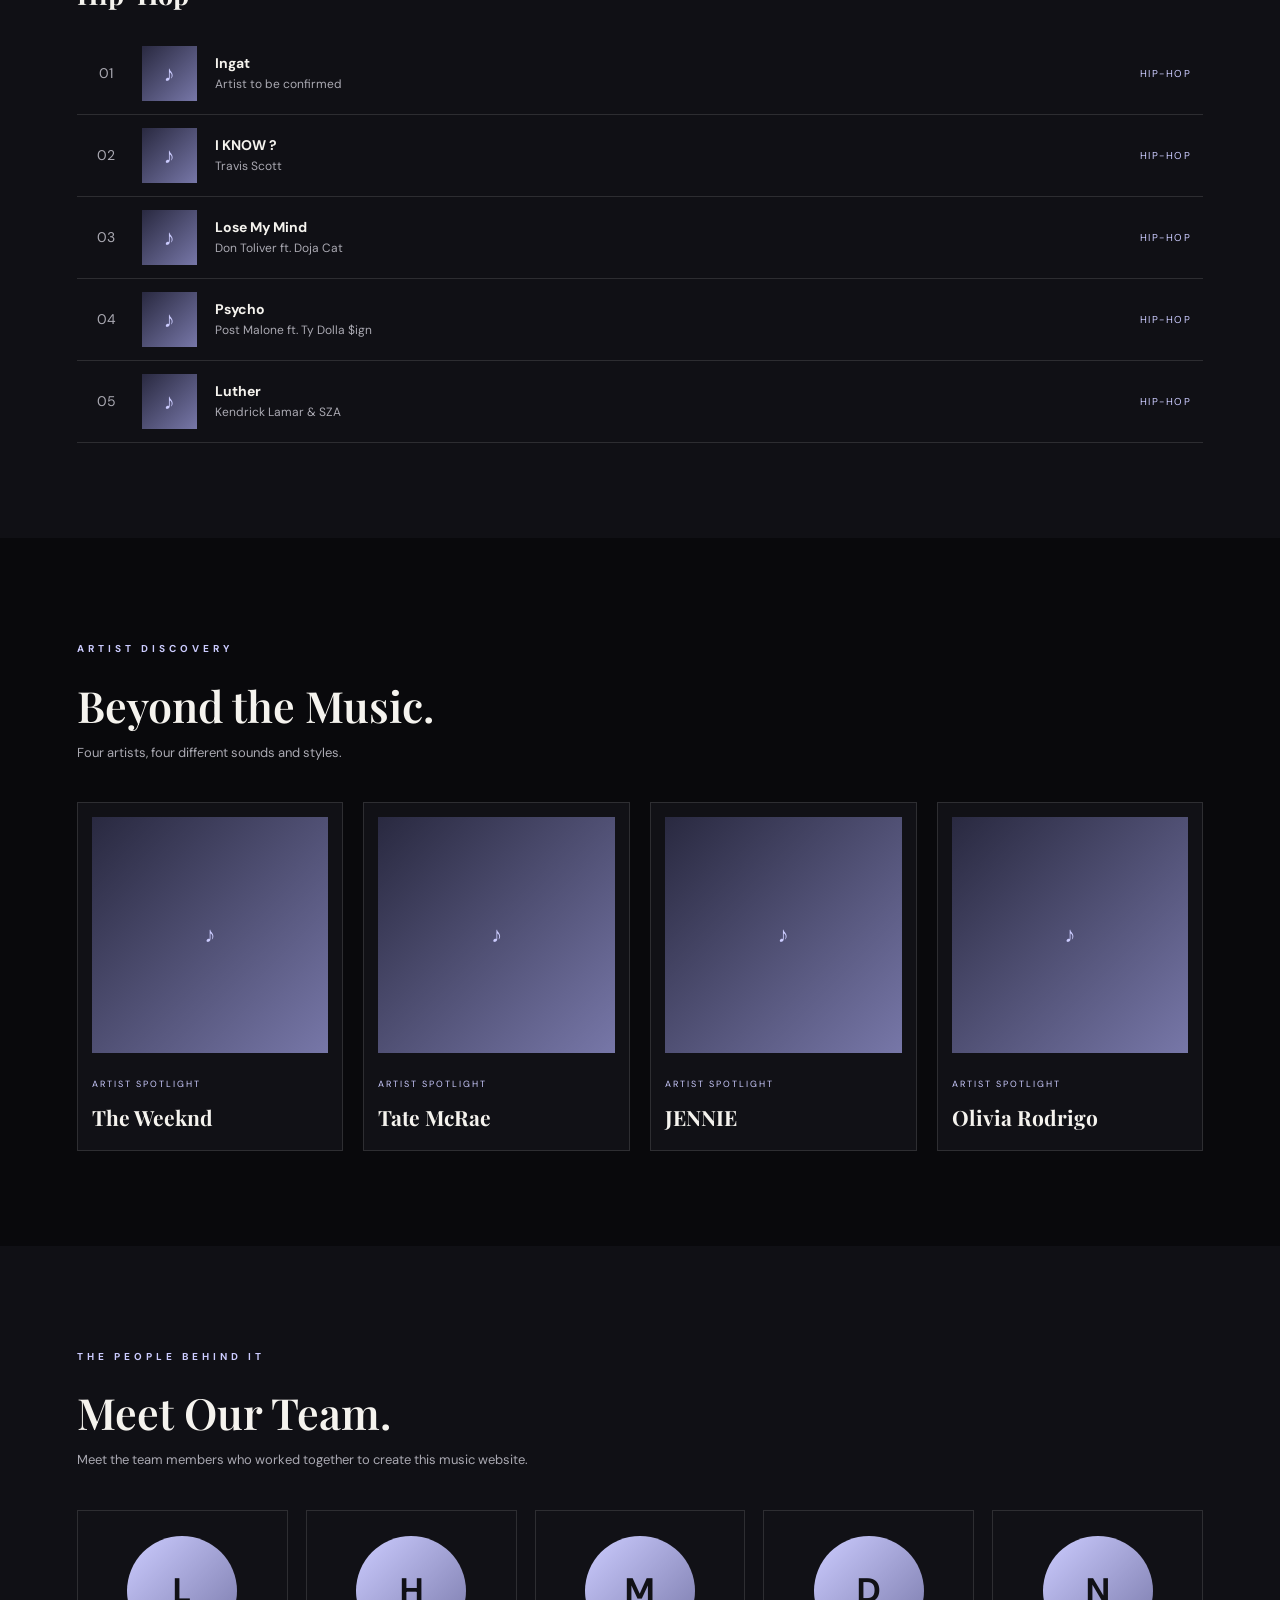
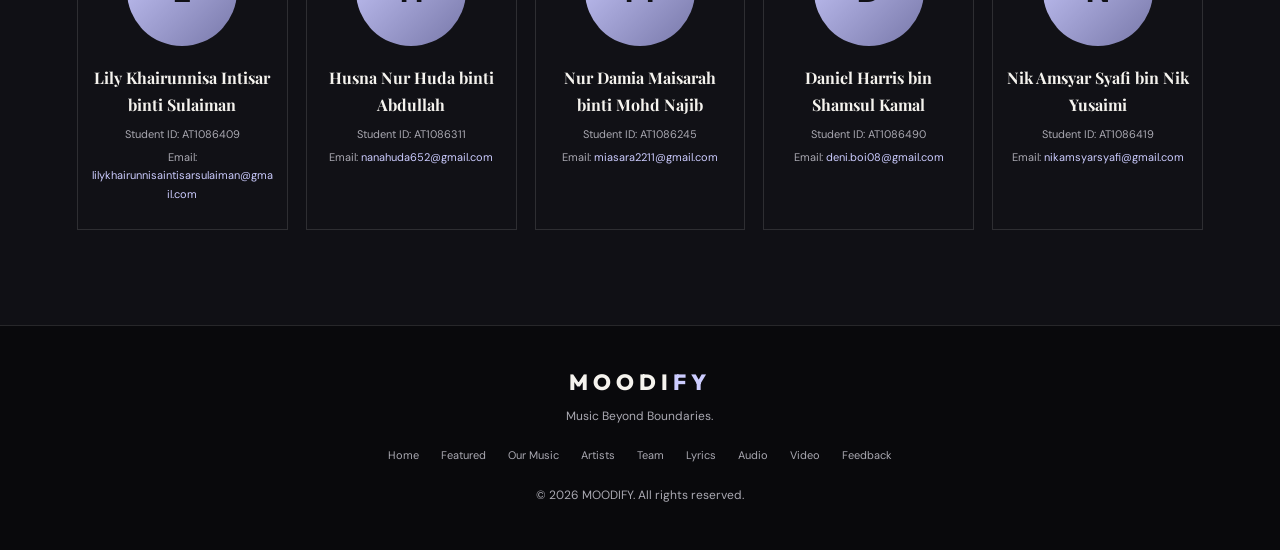
==== commit 97362683: "Update team member full names" ====
--- a/index.html
+++ b/index.html
@@ -696,8 +696,8 @@
                 <a href="index.html">HOME</a>
                 <a href="index.html#featured">FEATURED</a>
                 <a href="index.html#charts">OUR MUSIC</a>
-                <a href="player.html?v=17#lyrics">LYRICS</a>
-                <a href="player.html?v=17">AUDIO</a>
+                <a href="player.html?v=19#lyrics">LYRICS</a>
+                <a href="player.html?v=19">AUDIO</a>
                 <a href="video.html">VIDEO</a>
                 <a href="feedback.html">FEEDBACK</a>
                 <a href="index.html#team">TEAM</a>
@@ -1188,14 +1188,14 @@
 
             <div class="team-card">
                 <div class="team-photo">H</div>
-                <h3>Husna Nur Huda</h3>
+                <h3>Husna Nur Huda binti Abdullah</h3>
                 <p>Student ID: AT1086311</p>
                 <p class="team-email">Email: <a href="mailto:nanahuda652@gmail.com">nanahuda652@gmail.com</a></p>
             </div>
 
             <div class="team-card">
                 <div class="team-photo">M</div>
-                <h3>Nur Damia Maisarah</h3>
+                <h3>Nur Damia Maisarah binti Mohd Najib</h3>
                 <p>Student ID: AT1086245</p>
                 <p class="team-email">Email: <a href="mailto:miasara2211@gmail.com">miasara2211@gmail.com</a></p>
             </div>
@@ -1234,8 +1234,8 @@
             <a href="index.html#charts">Our Music</a>
             <a href="index.html#artists">Artists</a>
             <a href="index.html#team">Team</a>
-            <a href="player.html?v=17#lyrics">Lyrics</a>
-            <a href="player.html?v=17">Audio</a>
+            <a href="player.html?v=19#lyrics">Lyrics</a>
+            <a href="player.html?v=19">Audio</a>
             <a href="video.html">Video</a>
             <a href="feedback.html">Feedback</a>
         </div>
@@ -1316,7 +1316,7 @@
 
         function openTrack() {
             window.location.href =
-                "player.html?v=17&play=" + trackId;
+                "player.html?v=19&play=" + trackId;
         }
 
         row.addEventListener("click", openTrack);
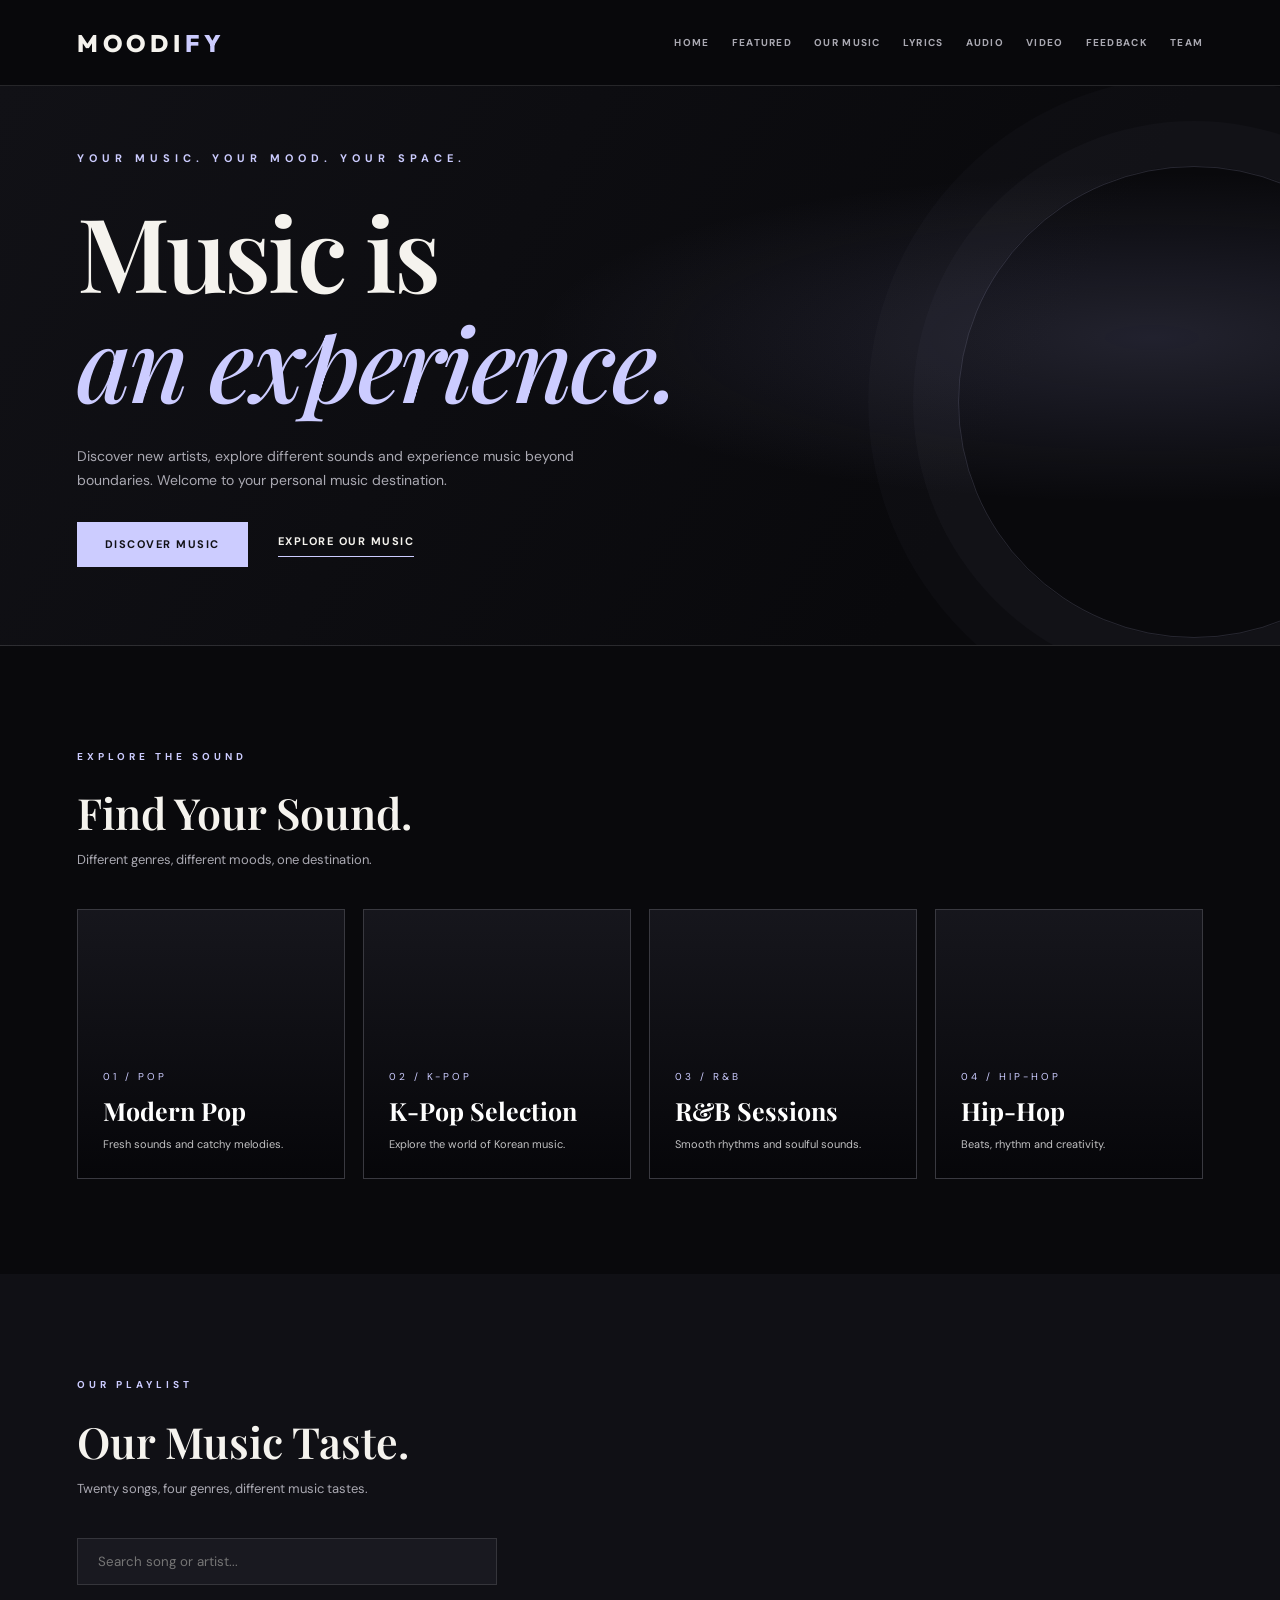
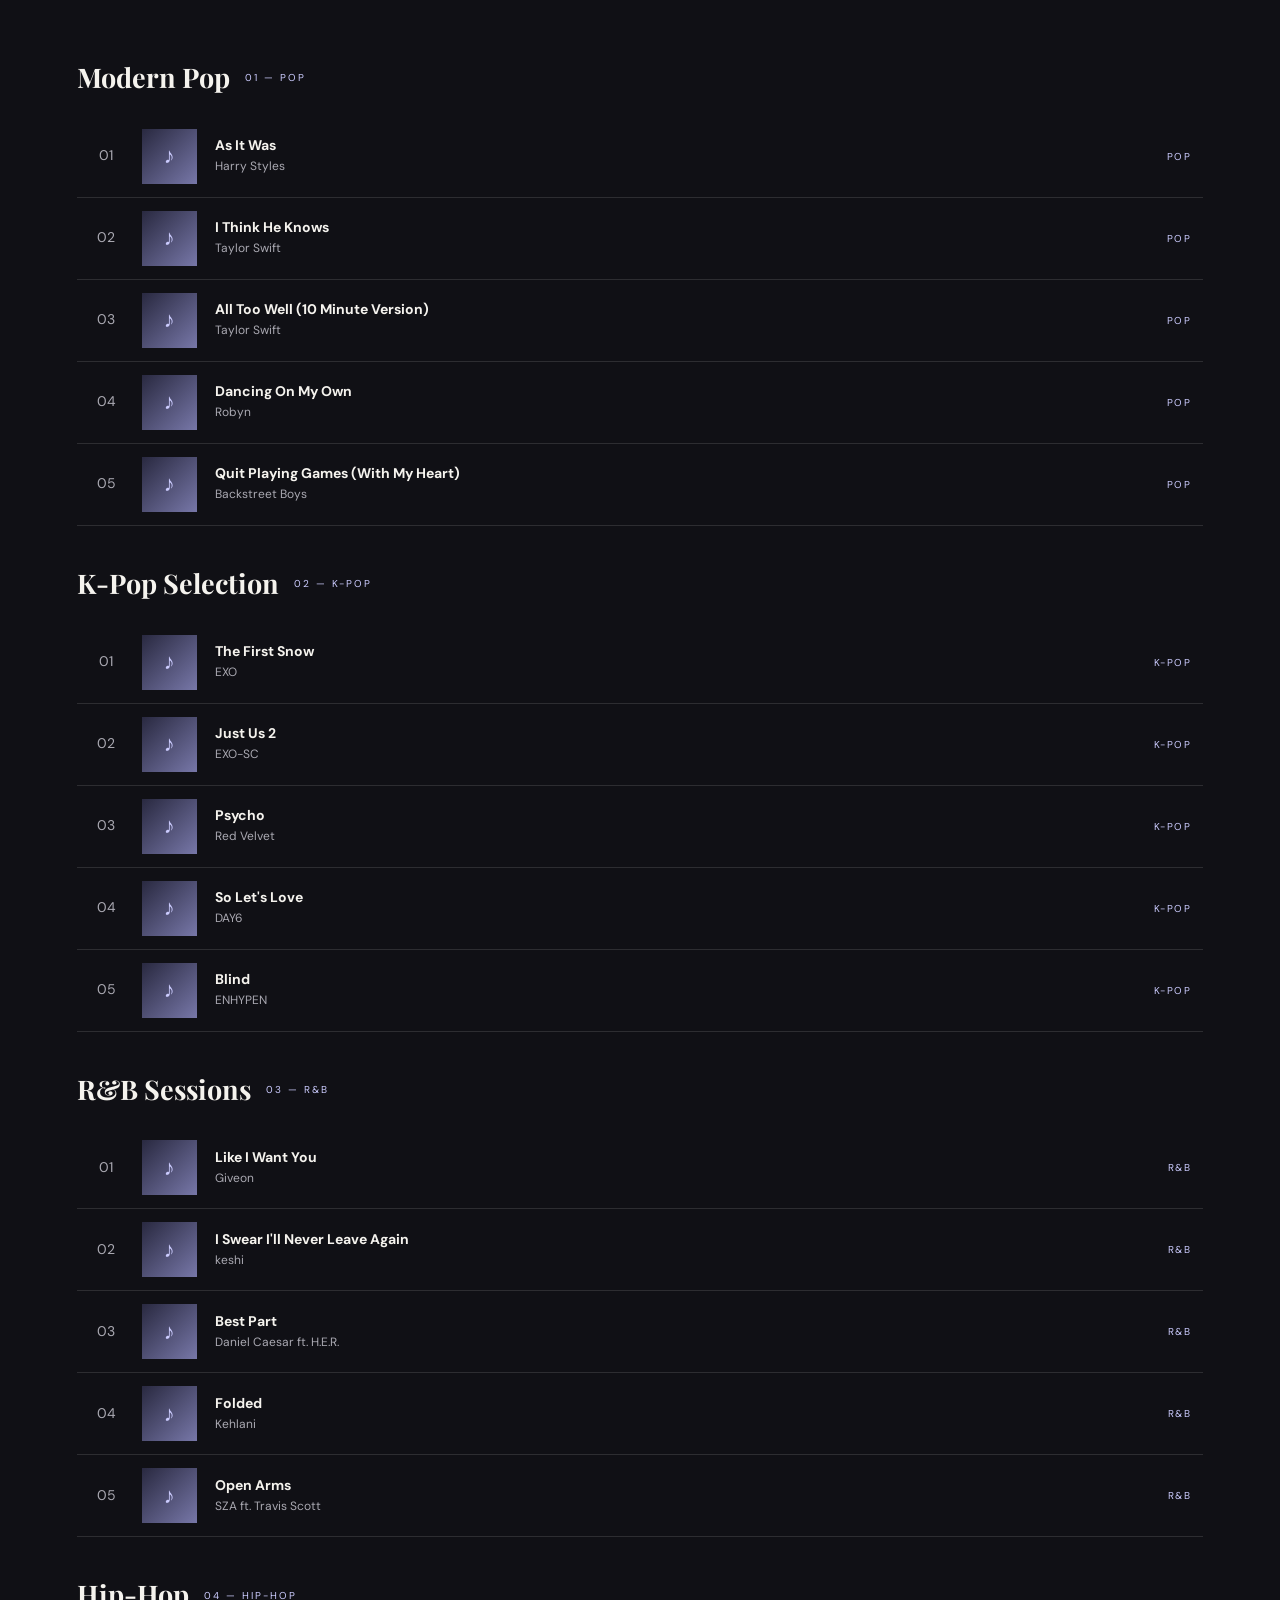
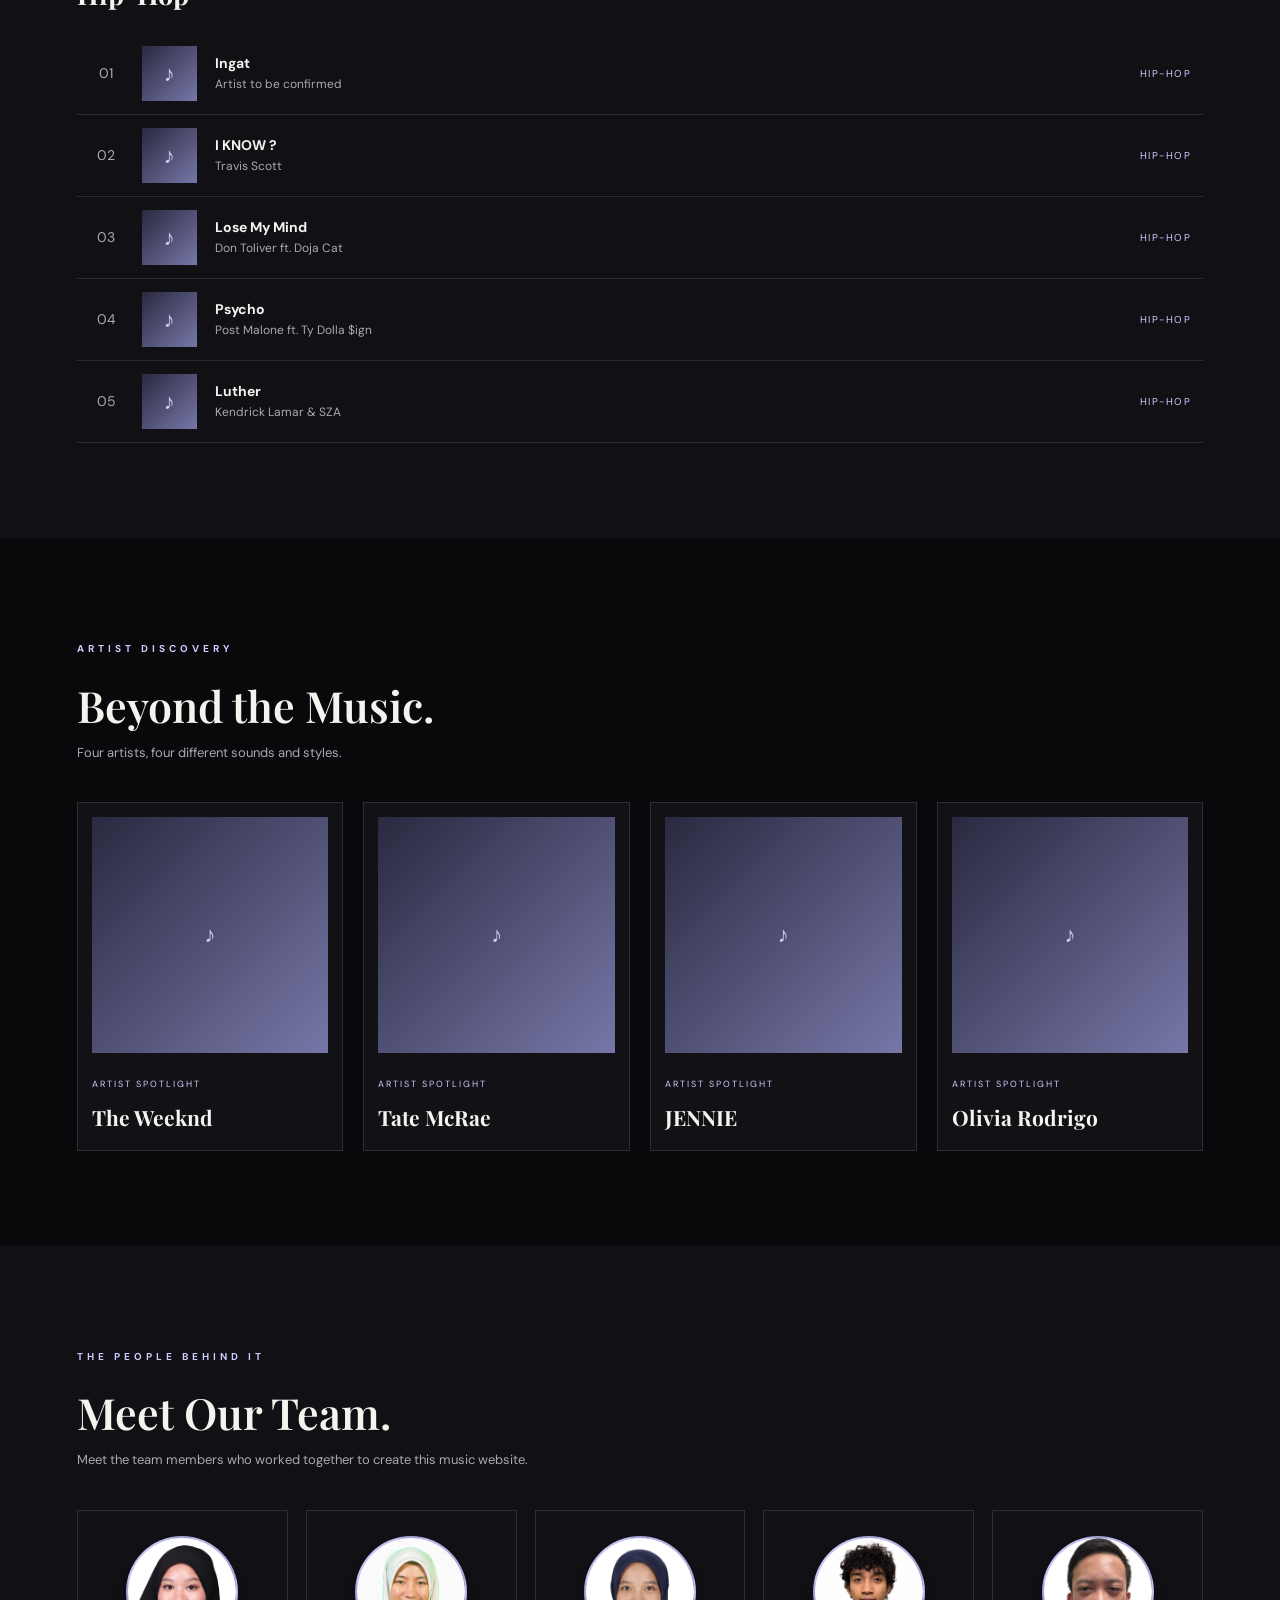
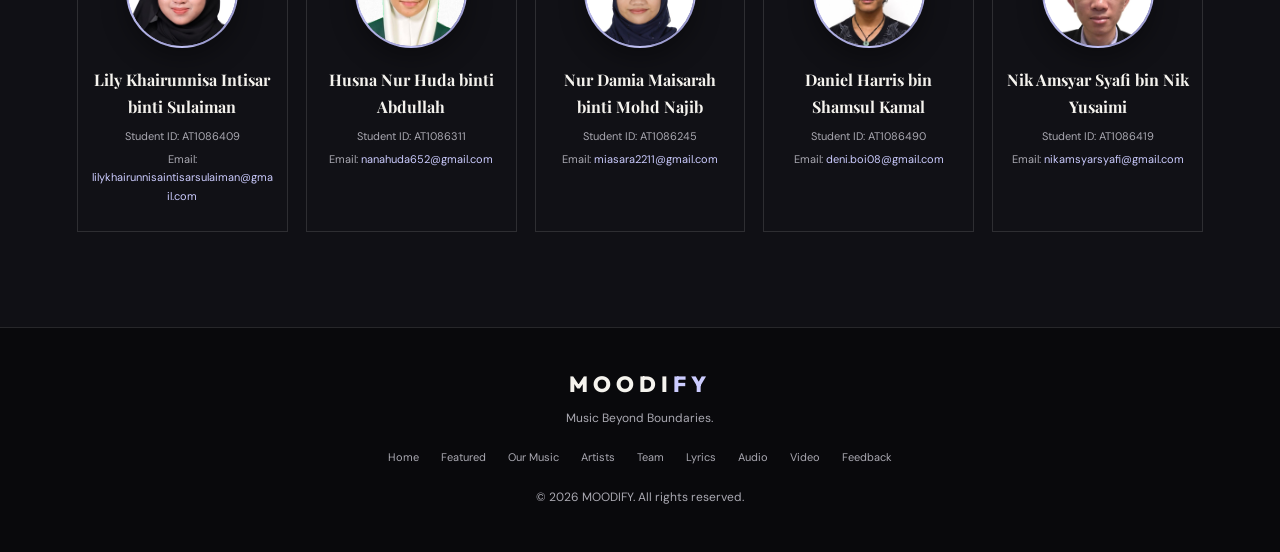
==== commit 199474b4: "Add team profile pictures and update Nik photo" ====
--- a/index.html
+++ b/index.html
@@ -513,12 +513,15 @@
 }
 
 .team-photo {
-    width: 110px;
-    height: 110px;
+    position: relative;
+    width: 112px;
+    height: 112px;
     margin: 0 auto 18px;
     border-radius: 50%;
     overflow: hidden;
     background: linear-gradient(135deg, #ccccff, #7777a8);
+    border: 2px solid rgba(204, 204, 255, 0.35);
+    box-shadow: 0 10px 24px rgba(0, 0, 0, 0.35);
     color: #111116;
     display: flex;
     align-items: center;
@@ -528,9 +531,18 @@
 }
 
 .team-photo img {
+    position: absolute;
+    inset: 0;
     width: 100%;
     height: 100%;
     object-fit: cover;
+    border-radius: 50%;
+    z-index: 1;
+}
+
+.team-initials {
+    position: relative;
+    z-index: 0;
 }
 
 .team-card h3 {
@@ -1180,35 +1192,50 @@
         <div class="team-grid">
 
             <div class="team-card">
-                <div class="team-photo">L</div>
+                <div class="team-photo">
+                    <span class="team-initials" aria-hidden="true">L</span>
+                    <img src="images/team/lily.jpg" alt="Lily Khairunnisa Intisar binti Sulaiman" loading="lazy" onerror="this.style.display='none'">
+                </div>
                 <h3>Lily Khairunnisa Intisar binti Sulaiman</h3>
                 <p>Student ID: AT1086409</p>
                 <p class="team-email">Email: <a href="mailto:lilykhairunnisaintisarsulaiman@gmail.com">lilykhairunnisaintisarsulaiman@gmail.com</a></p>
             </div>
 
             <div class="team-card">
-                <div class="team-photo">H</div>
+                <div class="team-photo">
+                    <span class="team-initials" aria-hidden="true">H</span>
+                    <img src="images/team/husna.jpg" alt="Husna Nur Huda binti Abdullah" loading="lazy" onerror="this.style.display='none'">
+                </div>
                 <h3>Husna Nur Huda binti Abdullah</h3>
                 <p>Student ID: AT1086311</p>
                 <p class="team-email">Email: <a href="mailto:nanahuda652@gmail.com">nanahuda652@gmail.com</a></p>
             </div>
 
             <div class="team-card">
-                <div class="team-photo">M</div>
+                <div class="team-photo">
+                    <span class="team-initials" aria-hidden="true">D</span>
+                    <img src="images/team/damia.jpg" alt="Nur Damia Maisarah binti Mohd Najib" loading="lazy" onerror="this.style.display='none'">
+                </div>
                 <h3>Nur Damia Maisarah binti Mohd Najib</h3>
                 <p>Student ID: AT1086245</p>
                 <p class="team-email">Email: <a href="mailto:miasara2211@gmail.com">miasara2211@gmail.com</a></p>
             </div>
 
             <div class="team-card">
-                <div class="team-photo">D</div>
+                <div class="team-photo">
+                    <span class="team-initials" aria-hidden="true">D</span>
+                    <img src="images/team/daniel.jpg" alt="Daniel Harris bin Shamsul Kamal" loading="lazy" onerror="this.style.display='none'">
+                </div>
                 <h3>Daniel Harris bin Shamsul Kamal</h3>
                 <p>Student ID: AT1086490</p>
                 <p class="team-email">Email: <a href="mailto:deni.boi08@gmail.com">deni.boi08@gmail.com</a></p>
             </div>
 
             <div class="team-card">
-                <div class="team-photo">N</div>
+                <div class="team-photo">
+                    <span class="team-initials" aria-hidden="true">N</span>
+                    <img src="images/team/nik.jpg" alt="Nik Amsyar Syafi bin Nik Yusaimi" loading="lazy" onerror="this.style.display='none'">
+                </div>
                 <h3>Nik Amsyar Syafi bin Nik Yusaimi</h3>
                 <p>Student ID: AT1086419</p>
                 <p class="team-email">Email: <a href="mailto:nikamsyarsyafi@gmail.com">nikamsyarsyafi@gmail.com</a></p>
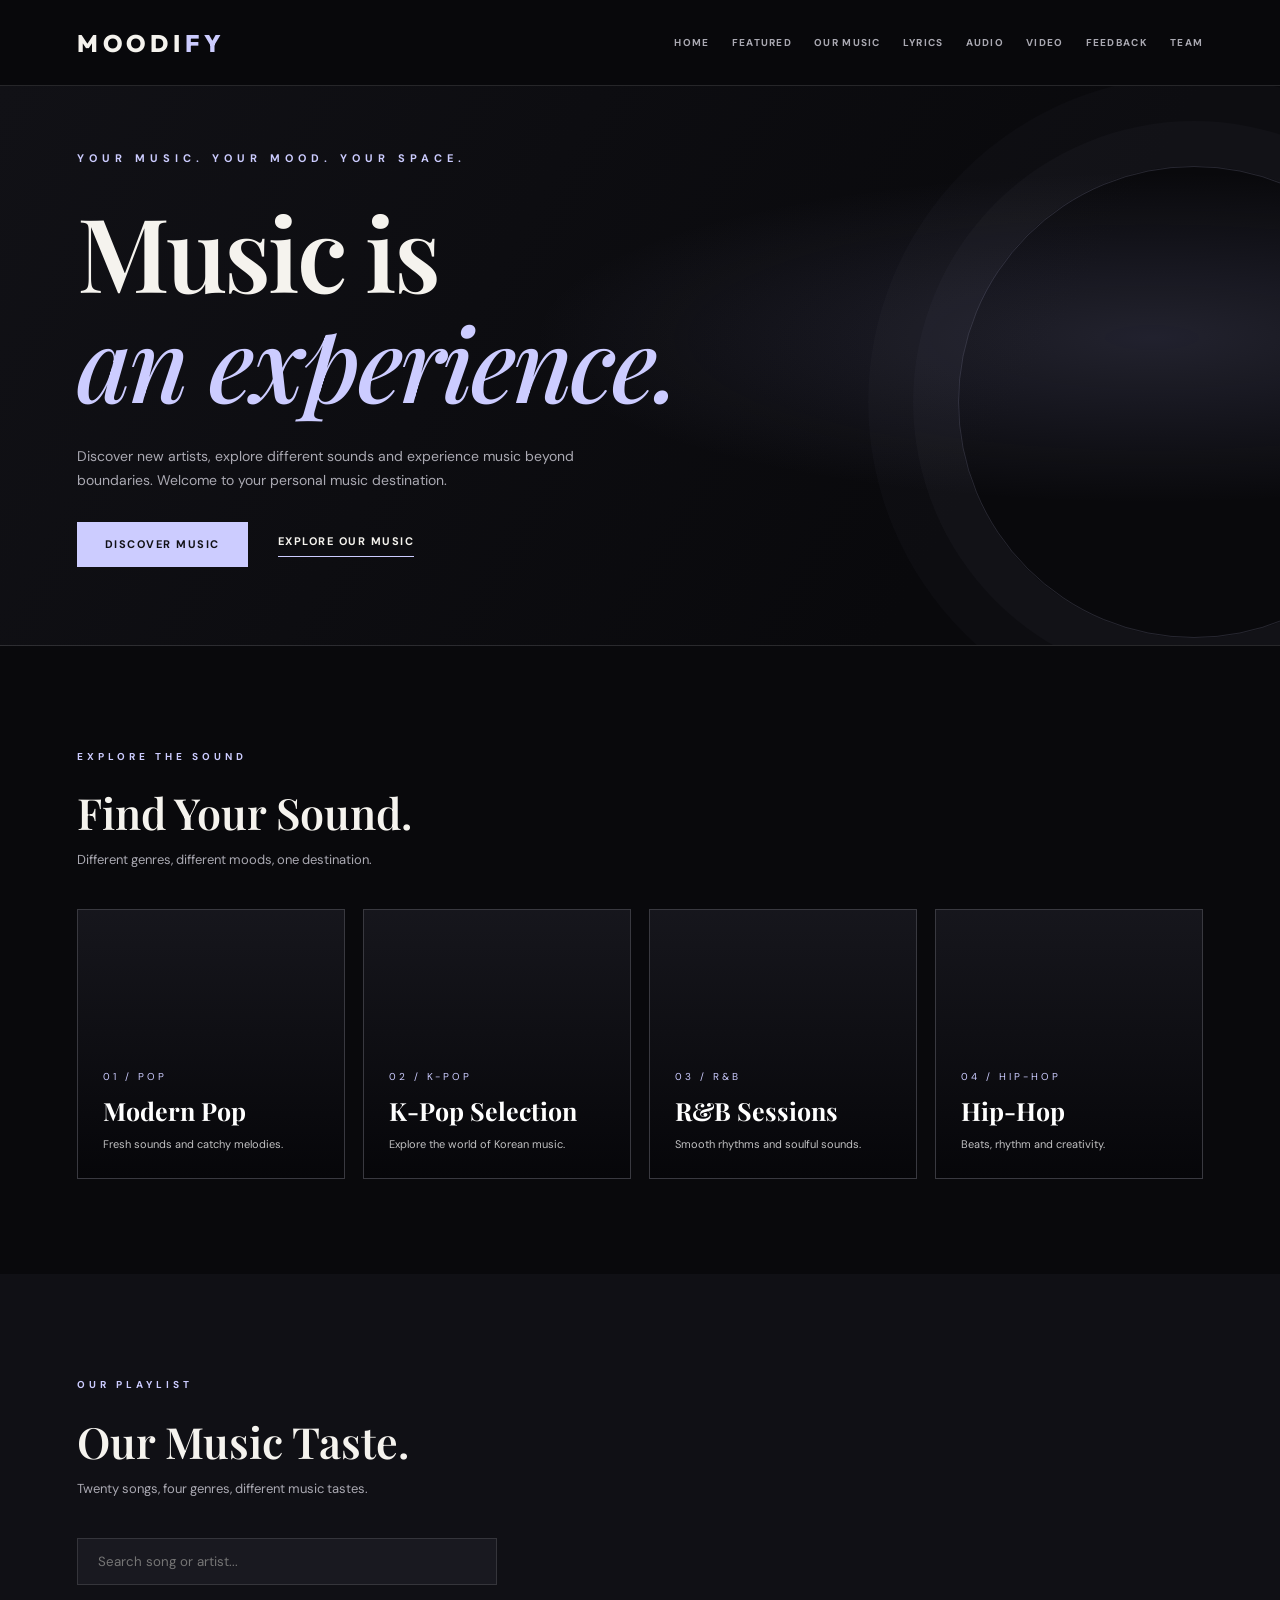
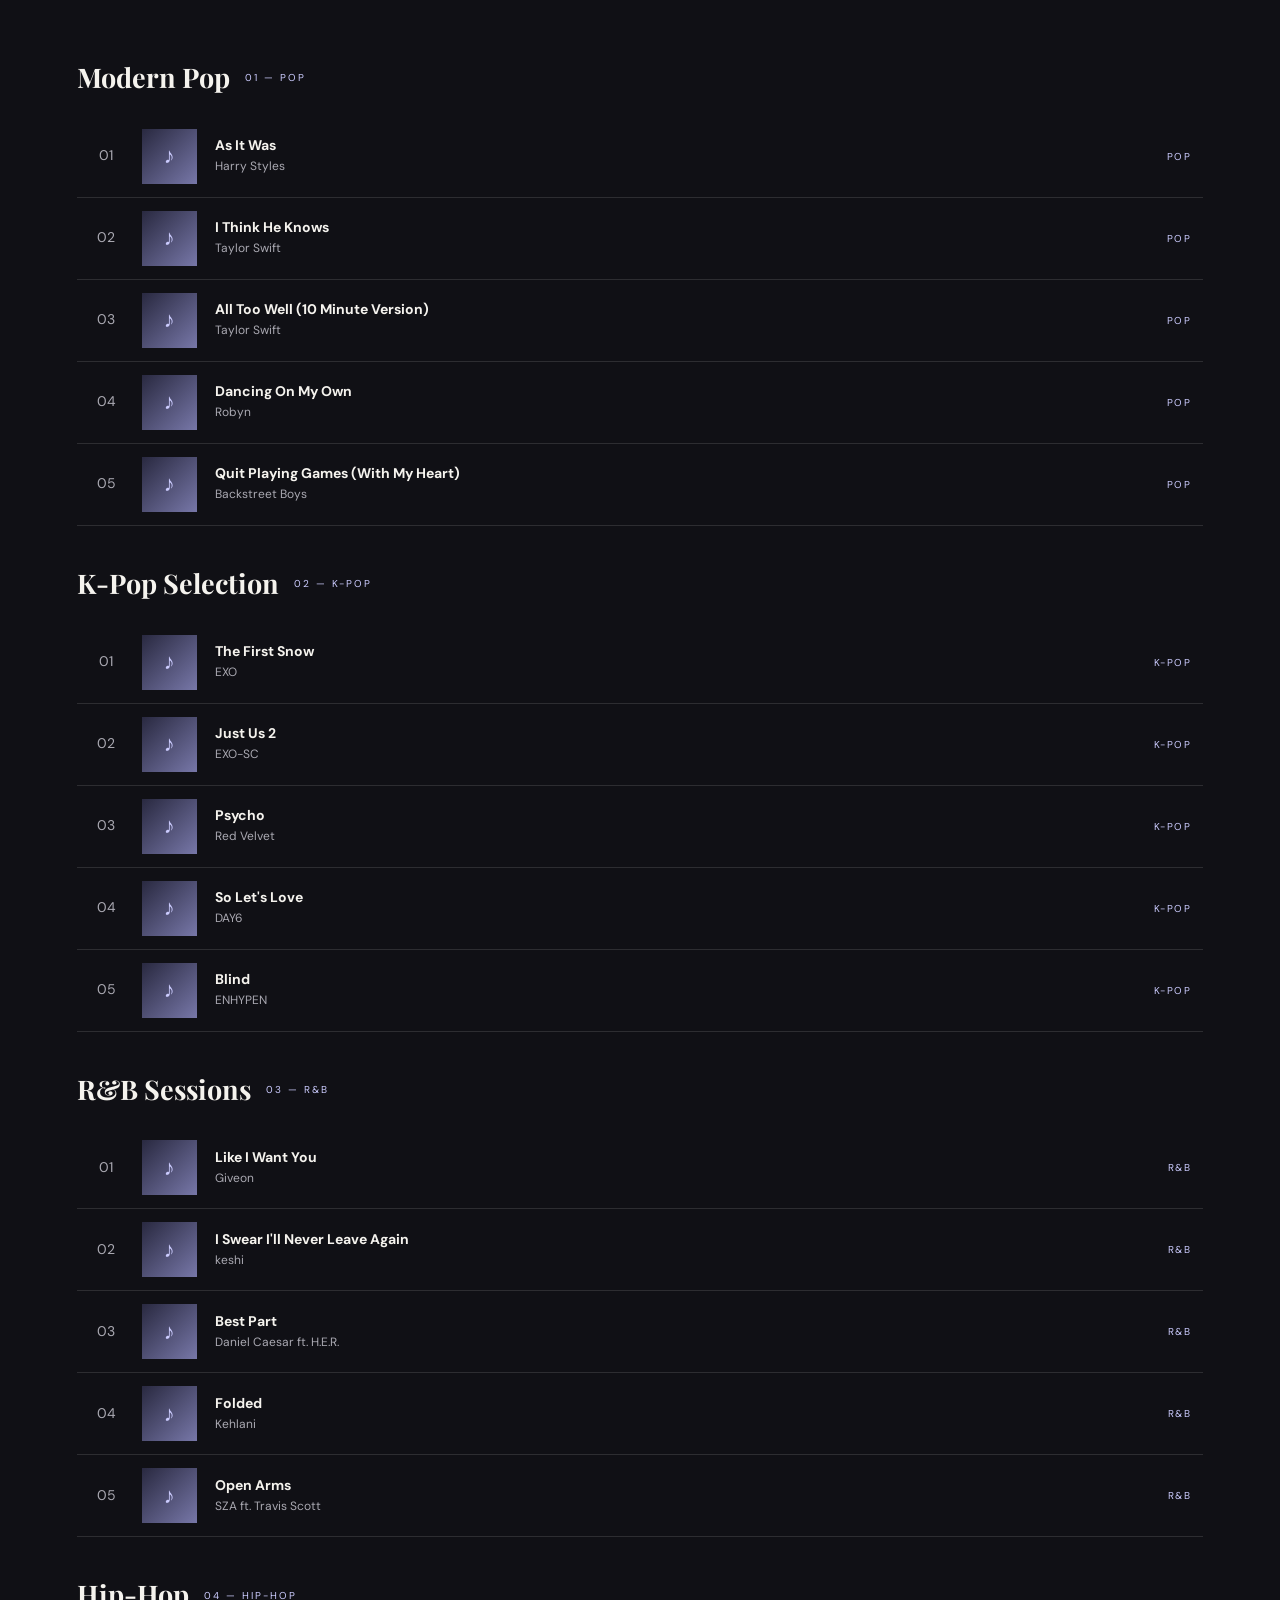
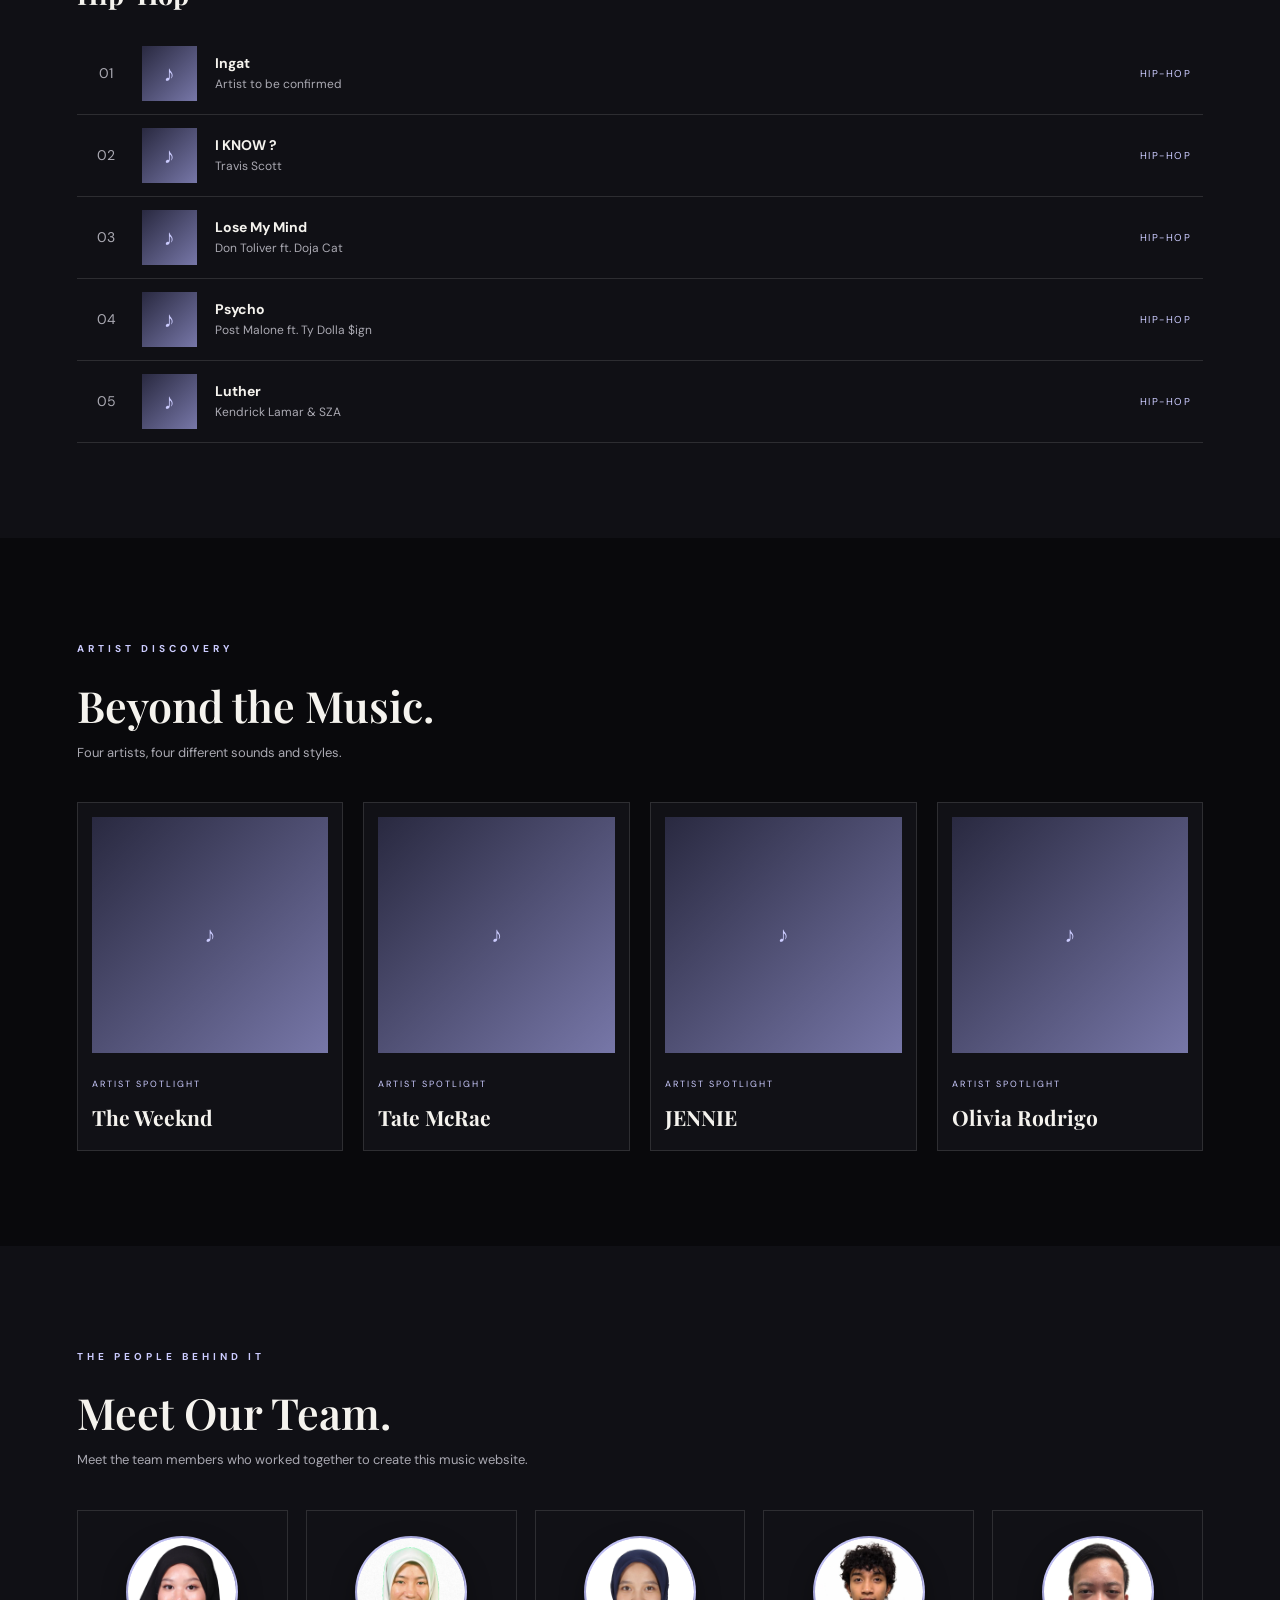
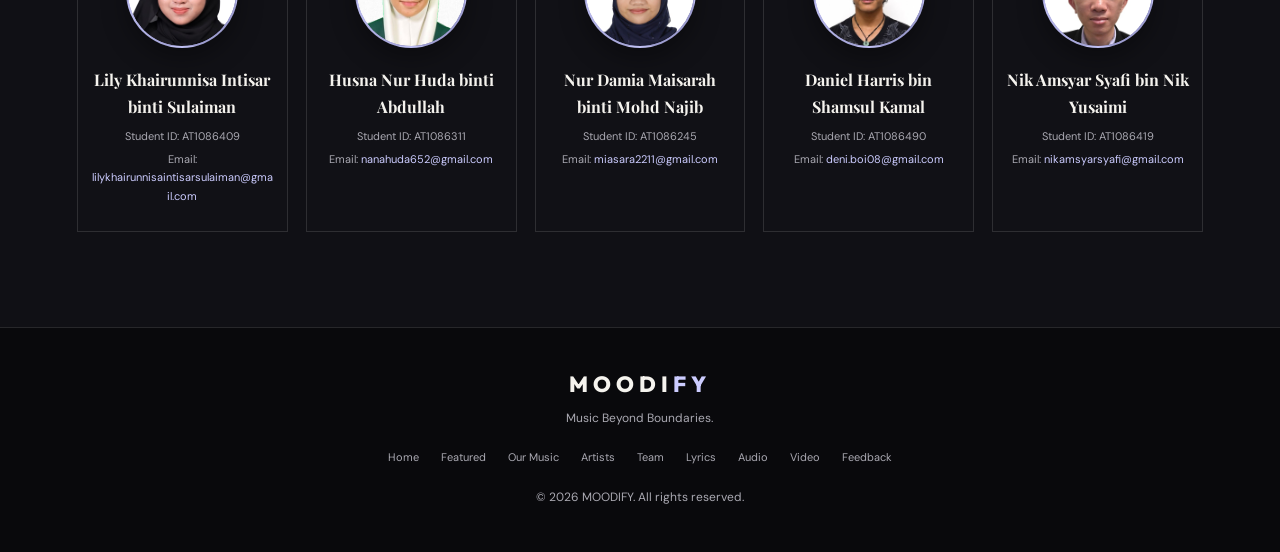
==== commit 1f9049b2: "Update Nik profile photo" ====
--- a/index.html
+++ b/index.html
@@ -1234,7 +1234,7 @@
             <div class="team-card">
                 <div class="team-photo">
                     <span class="team-initials" aria-hidden="true">N</span>
-                    <img src="images/team/nik.jpg" alt="Nik Amsyar Syafi bin Nik Yusaimi" loading="lazy" onerror="this.style.display='none'">
+                    <img src="images/team/nik.jpg?v=2" alt="Nik Amsyar Syafi bin Nik Yusaimi" loading="lazy" onerror="this.style.display='none'">
                 </div>
                 <h3>Nik Amsyar Syafi bin Nik Yusaimi</h3>
                 <p>Student ID: AT1086419</p>
